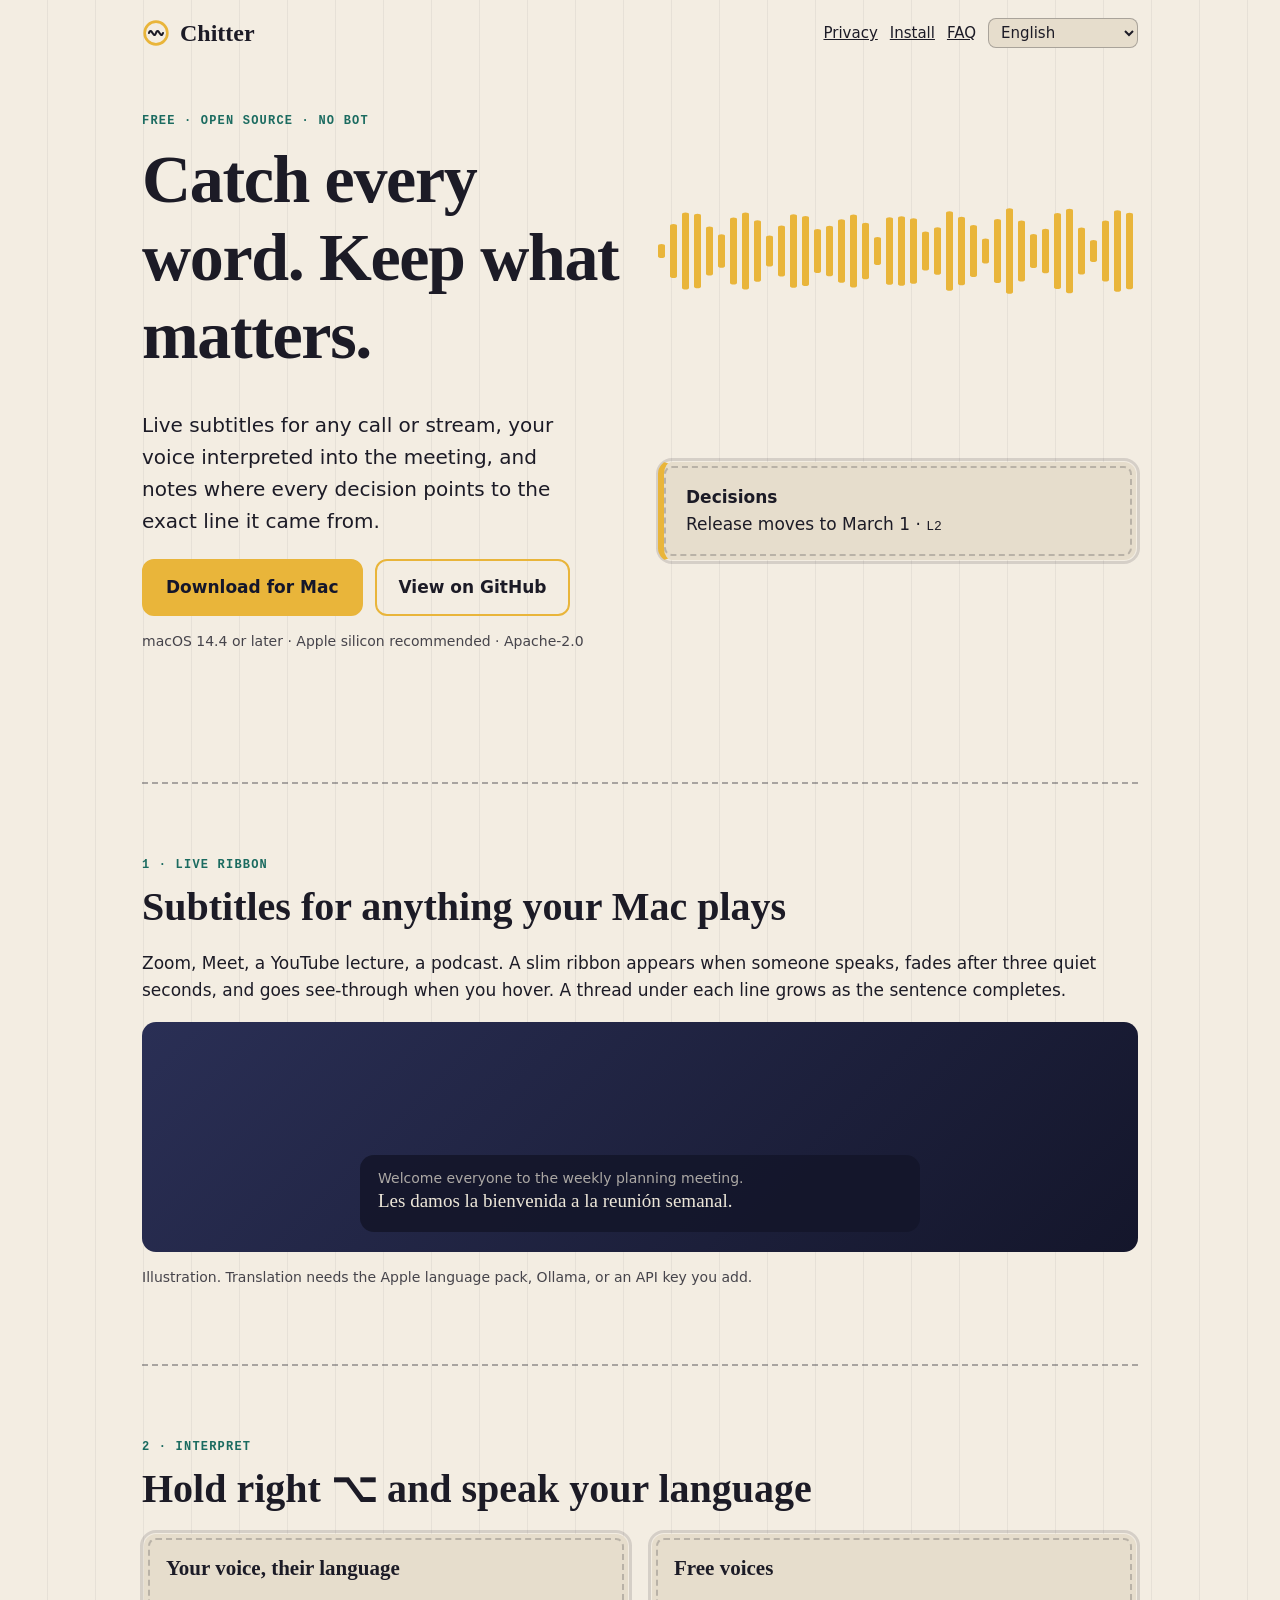
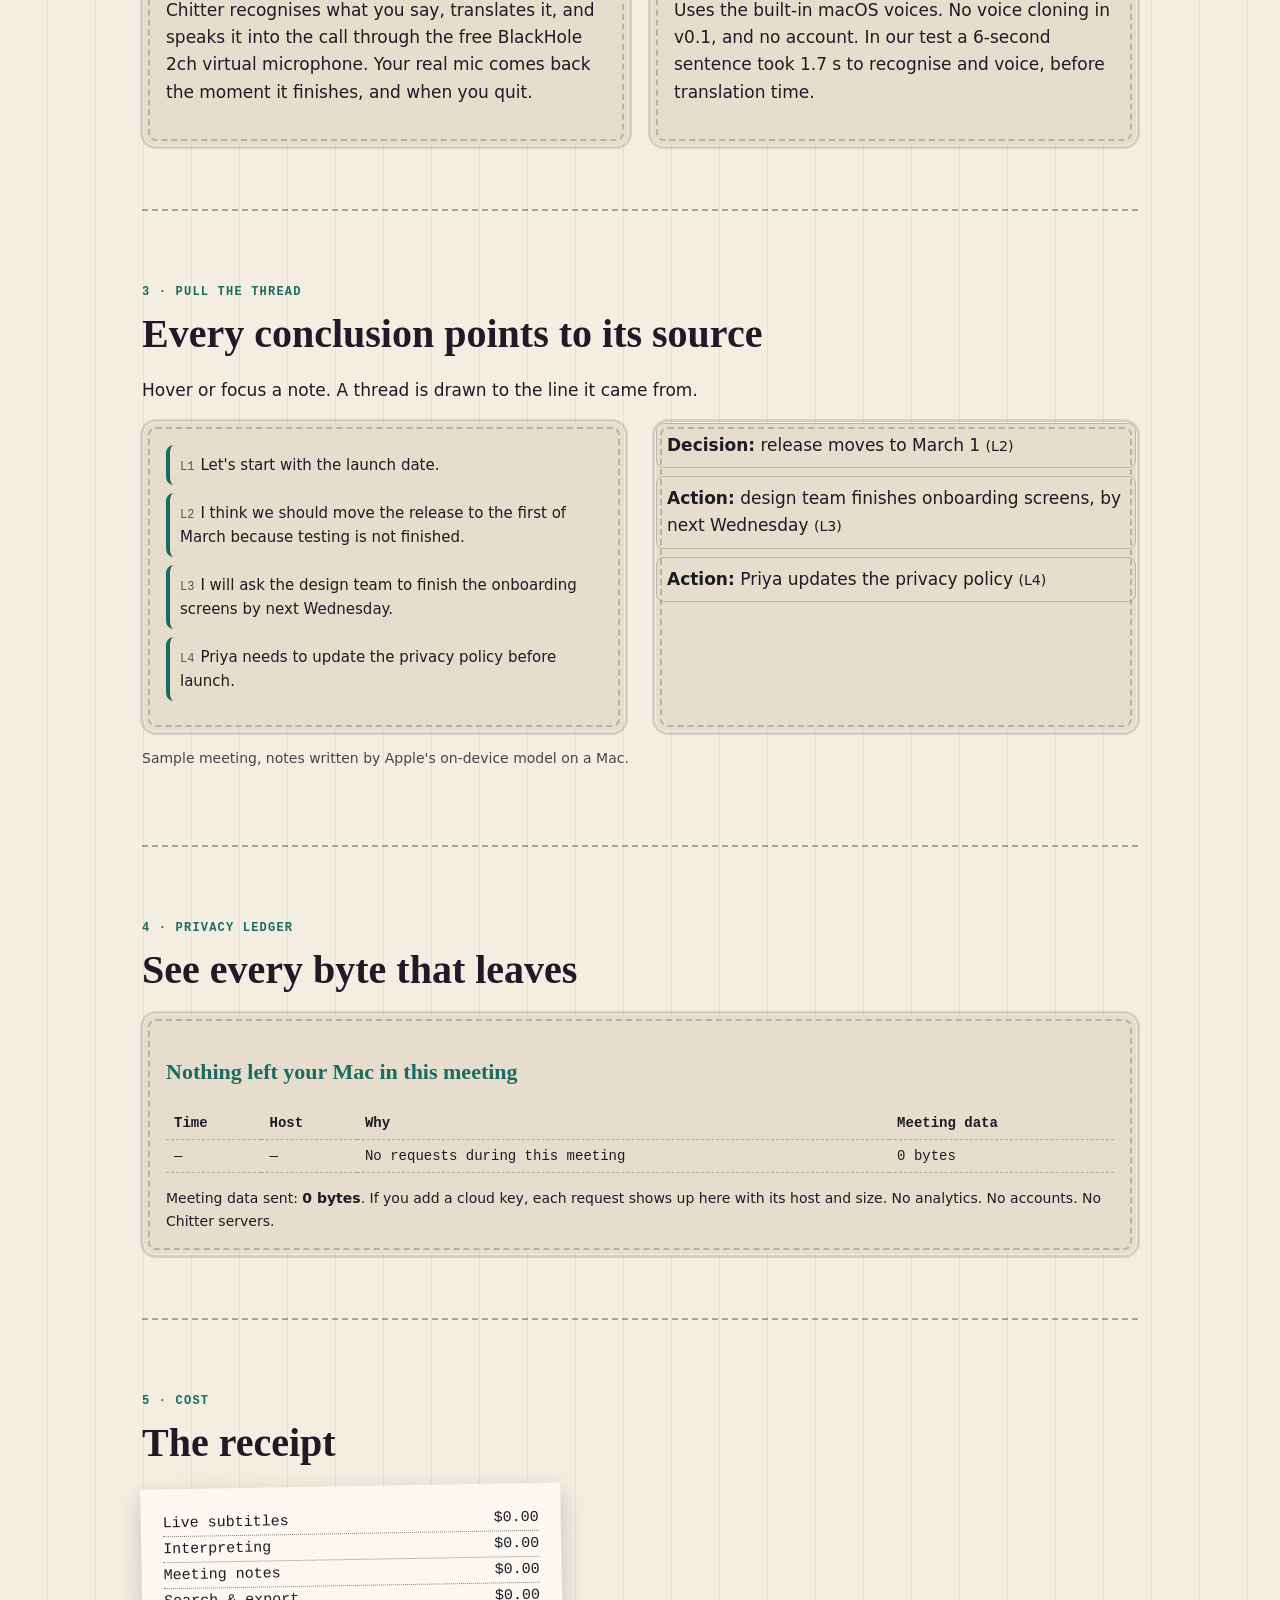
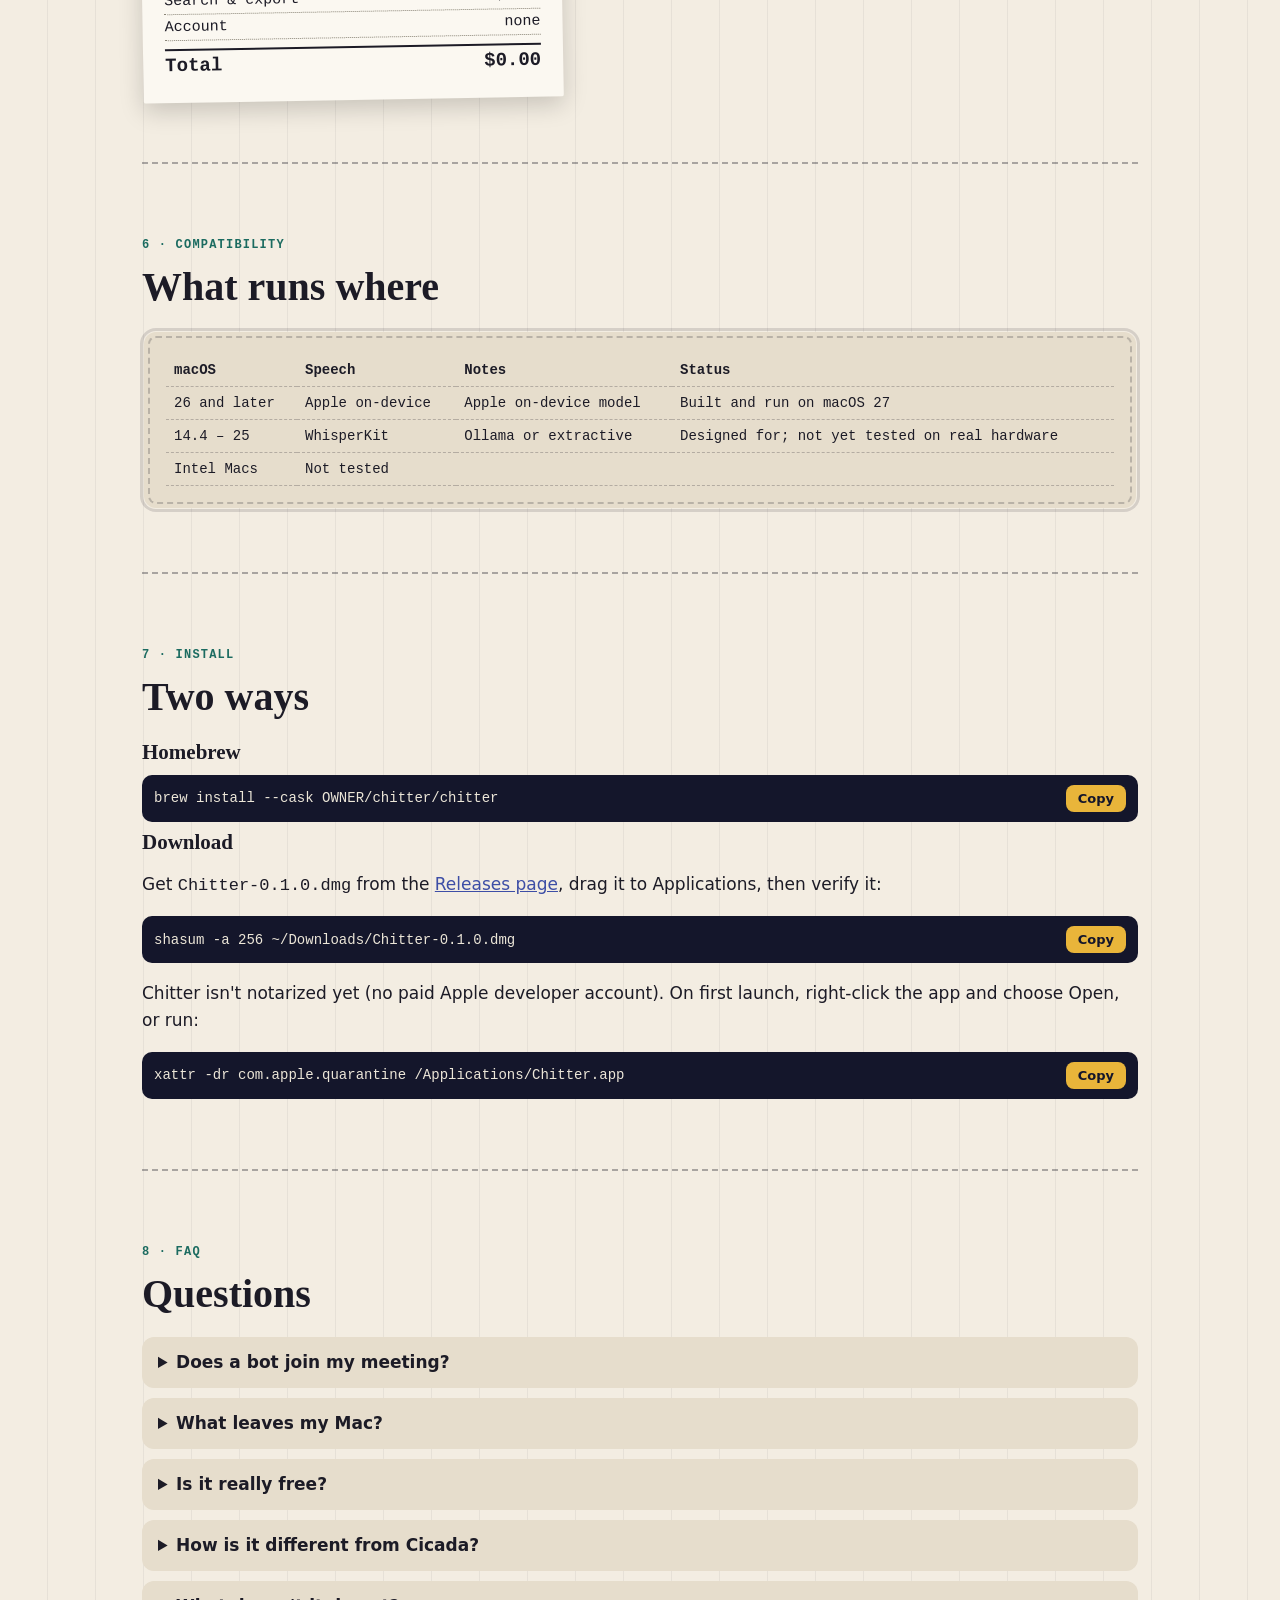
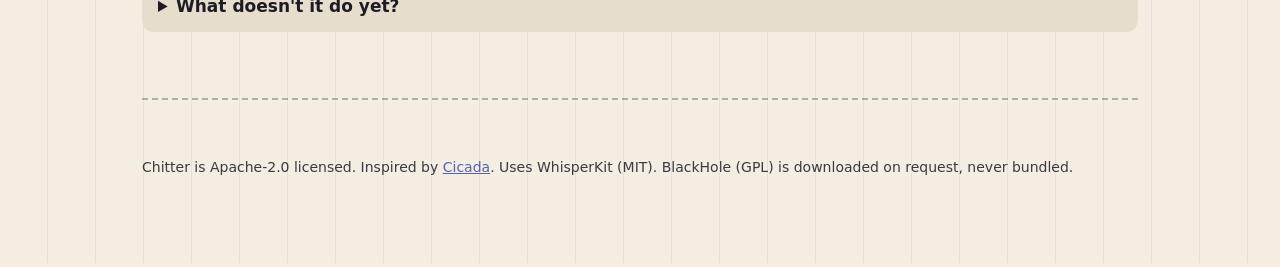
==== site/index.html @ 25eaa3e4 "Phase 7-9 plus auto call detection, multilingual voice-over, Apple-model translator" ====
<!doctype html>
<html lang="en">
<head>
<meta charset="utf-8">
<meta name="viewport" content="width=device-width,initial-scale=1">
<title>Chitter — live subtitles, interpreting and meeting notes for Mac. Free.</title>
<meta name="description" content="Chitter is a free, open-source Mac app that shows live subtitles, interprets your voice into any call, and turns meetings into notes where every decision links to the line it came from. Local-first. No bot joins.">
<meta property="og:title" content="Chitter — Catch every word. Keep what matters.">
<meta property="og:description" content="Free, open-source live subtitles, interpreting and AI meeting notes for Mac. Nothing leaves your Mac by default.">
<meta property="og:image" content="og.png"><meta property="og:type" content="website">
<meta name="theme-color" content="#F3EDE2">
<link rel="icon" href="icon.svg" type="image/svg+xml">
<link rel="stylesheet" href="styles.css">
</head>
<body>
<a class="sr" href="#main">Skip to content</a>
<div class="wrap">
<header>
  <a class="logo" href="#"><svg viewBox="0 0 32 32" aria-hidden="true"><circle cx="16" cy="16" r="13" fill="none" stroke="#E9B53A" stroke-width="3"/><path d="M8 16c3-8 5 8 8 0s5 8 8 0" fill="none" stroke="currentColor" stroke-width="2.4" stroke-linecap="round"/></svg>Chitter</a>
  <nav aria-label="Main">
    <a href="#privacy">Privacy</a><a href="#install">Install</a><a href="#faq">FAQ</a>
    <label class="sr" for="lang">Language</label>
    <select id="lang" aria-label="Language"><option value="en" selected>English</option><option value="es" disabled>Español (soon)</option><option value="zh" disabled>中文 (soon)</option><option value="ja" disabled>日本語 (soon)</option></select>
  </nav>
</header>
<main id="main">
<div class="hero">
  <div>
    <p class="tag">Free · open source · no bot</p>
    <h1>Catch every word. Keep what matters.</h1>
    <p class="lede">Live subtitles for any call or stream, your voice interpreted into the meeting, and notes where every decision points to the exact line it came from.</p>
    <div class="btns"><a class="btn primary" href="#install">Download for Mac</a><a class="btn ghost" href="https://github.com/OWNER/chitter">View on GitHub</a></div>
    <p style="font-size:14px;opacity:.8">macOS 14.4 or later · Apple silicon recommended · Apache-2.0</p>
  </div>
  <div class="art" aria-hidden="true">
    <svg class="wave" viewBox="0 0 240 90" preserveAspectRatio="none"><g id="bars"></g></svg>
    <div class="stitchin"><p>“Let's move the release to March.”</p><p>“Priya will update the privacy policy.”</p><p>“Agreed, first of March.”</p></div>
    <div class="card notescard"><strong>Decisions</strong><br>Release moves to March 1 · <span style="font-family:var(--mono);font-size:13px">L2</span></div>
  </div>
</div>
<hr class="stitch">

<section aria-labelledby="ribbon-h"><p class="tag">1 · Live Ribbon</p><h2 id="ribbon-h">Subtitles for anything your Mac plays</h2>
  <p>Zoom, Meet, a YouTube lecture, a podcast. A slim ribbon appears when someone speaks, fades after three quiet seconds, and goes see-through when you hover. A thread under each line grows as the sentence completes.</p>
  <div class="screen" role="img" aria-label="Animated demo: a subtitle ribbon shows an English sentence with a Spanish translation beneath it"><div class="ribbon"><div class="o">Welcome everyone to the weekly planning meeting.</div><div class="t">Les damos la bienvenida a la reunión semanal.</div><div class="u"></div></div></div>
  <p style="font-size:14px;opacity:.8">Illustration. Translation needs the Apple language pack, Ollama, or an API key you add.</p>
</section>
<hr class="stitch">

<section aria-labelledby="int-h"><p class="tag">2 · Interpret</p><h2 id="int-h">Hold right ⌥ and speak your language</h2>
<div class="grid"><div class="card"><h3>Your voice, their language</h3><p>Chitter recognises what you say, translates it, and speaks it into the call through the free BlackHole 2ch virtual microphone. Your real mic comes back the moment it finishes, and when you quit.</p></div>
<div class="card"><h3>Free voices</h3><p>Uses the built-in macOS voices. No voice cloning in v0.1, and no account. In our test a 6-second sentence took 1.7 s to recognise and voice, before translation time.</p></div></div>
</section>
<hr class="stitch">

<section aria-labelledby="thr-h"><p class="tag">3 · Pull the Thread</p><h2 id="thr-h">Every conclusion points to its source</h2>
<p>Hover or focus a note. A thread is drawn to the line it came from.</p>
<div class="thread" id="thread">
  <div class="lines card" id="lines">
    <p data-l="1"><b>L1</b>Let's start with the launch date.</p>
    <p data-l="2"><b>L2</b>I think we should move the release to the first of March because testing is not finished.</p>
    <p data-l="3"><b>L3</b>I will ask the design team to finish the onboarding screens by next Wednesday.</p>
    <p data-l="4"><b>L4</b>Priya needs to update the privacy policy before launch.</p>
  </div>
  <ul class="items card" id="items" aria-label="Notes">
    <li tabindex="0" data-lines="2"><strong>Decision:</strong> release moves to March 1 <small>(L2)</small></li>
    <li tabindex="0" data-lines="3"><strong>Action:</strong> design team finishes onboarding screens, by next Wednesday <small>(L3)</small></li>
    <li tabindex="0" data-lines="4"><strong>Action:</strong> Priya updates the privacy policy <small>(L4)</small></li>
  </ul>
  <svg id="threadsvg" aria-hidden="true"><path id="tpath" pathLength="1" d=""/></svg>
</div>
<p style="font-size:14px;opacity:.8">Sample meeting, notes written by Apple's on-device model on a Mac.</p>
</section>
<hr class="stitch">

<section id="privacy" aria-labelledby="priv-h"><p class="tag">4 · Privacy Ledger</p><h2 id="priv-h">See every byte that leaves</h2>
<div class="card"><p class="banner">Nothing left your Mac in this meeting</p>
<table><caption class="sr">Example privacy ledger</caption><thead><tr><th>Time</th><th>Host</th><th>Why</th><th>Meeting data</th></tr></thead>
<tbody><tr><td>—</td><td>—</td><td>No requests during this meeting</td><td>0 bytes</td></tr></tbody></table>
<p style="font-size:14px;margin-bottom:0">Meeting data sent: <strong>0 bytes</strong>. If you add a cloud key, each request shows up here with its host and size. No analytics. No accounts. No Chitter servers.</p></div>
</section>
<hr class="stitch">

<section aria-labelledby="cost-h"><p class="tag">5 · Cost</p><h2 id="cost-h">The receipt</h2>
<div class="receipt" role="img" aria-label="Receipt: all items zero dollars, total 0 dollars 00 cents">
<div><span>Live subtitles</span><span>$0.00</span></div><div><span>Interpreting</span><span>$0.00</span></div><div><span>Meeting notes</span><span>$0.00</span></div><div><span>Search &amp; export</span><span>$0.00</span></div><div><span>Account</span><span>none</span></div>
<div class="total"><span>Total</span><span>$0.00</span></div></div>
</section>
<hr class="stitch">

<section aria-labelledby="cmp-h"><p class="tag">6 · Compatibility</p><h2 id="cmp-h">What runs where</h2>
<div class="card" style="overflow-x:auto"><table><caption class="sr">Compatibility</caption><thead><tr><th>macOS</th><th>Speech</th><th>Notes</th><th>Status</th></tr></thead><tbody>
<tr><td>26 and later</td><td>Apple on-device</td><td>Apple on-device model</td><td>Built and run on macOS 27</td></tr>
<tr><td>14.4 – 25</td><td>WhisperKit</td><td>Ollama or extractive</td><td>Designed for; not yet tested on real hardware</td></tr>
<tr><td>Intel Macs</td><td colspan="3">Not tested</td></tr></tbody></table></div>
</section>
<hr class="stitch">

<section id="install" aria-labelledby="inst-h"><p class="tag">7 · Install</p><h2 id="inst-h">Two ways</h2>
<h3>Homebrew</h3>
<div class="copy"><code>brew install --cask OWNER/chitter/chitter</code><button type="button" data-copy="brew install --cask OWNER/chitter/chitter">Copy</button></div>
<h3>Download</h3>
<p>Get <code>Chitter-0.1.0.dmg</code> from the <a href="https://github.com/OWNER/chitter/releases">Releases page</a>, drag it to Applications, then verify it:</p>
<div class="copy"><code>shasum -a 256 ~/Downloads/Chitter-0.1.0.dmg</code><button type="button" data-copy="shasum -a 256 ~/Downloads/Chitter-0.1.0.dmg">Copy</button></div>
<p>Chitter isn't notarized yet (no paid Apple developer account). On first launch, right-click the app and choose Open, or run:</p>
<div class="copy"><code>xattr -dr com.apple.quarantine /Applications/Chitter.app</code><button type="button" data-copy="xattr -dr com.apple.quarantine /Applications/Chitter.app">Copy</button></div>
</section>
<hr class="stitch">

<section id="faq" aria-labelledby="faq-h"><p class="tag">8 · FAQ</p><h2 id="faq-h">Questions</h2>
<details><summary>Does a bot join my meeting?</summary><p>No. Chitter listens to your Mac's audio output directly. Tell people you're transcribing; laws differ and many places require everyone's consent.</p></details>
<details><summary>What leaves my Mac?</summary><p>By default, nothing about your meetings. If you add a cloud API key, transcript text (never audio) goes to that provider, and the Privacy Ledger lists each request.</p></details>
<details><summary>Is it really free?</summary><p>Yes. Speech, translation and notes use on-device tools. Optional cloud providers are bring-your-own-key; free tiers may rate-limit and Chitter then falls back to the next engine.</p></details>
<details><summary>How is it different from Cicada?</summary><p>Chitter was inspired by Cicada but is a separate, original implementation. It targets macOS 14.4+, writes plain-file meetings you can open in Obsidian, and ships a Privacy Ledger.</p></details>
<details><summary>What doesn't it do yet?</summary><p>No voice cloning, no speaker names, no Windows or Android, no cloud sync. Speaker separation is on the roadmap.</p></details>
</section>
</main>
<footer><hr class="stitch" style="margin-top:0"><p>Chitter is Apache-2.0 licensed. Inspired by <a href="https://github.com/wquguru/cicada">Cicada</a>. Uses WhisperKit (MIT). BlackHole (GPL) is downloaded on request, never bundled.</p></footer>
</div>
<script src="app.js" defer></script>
</body>
</html>
---- site/styles.css ----
:root{--ink:#14162B;--woad:#1F2447;--linen:#F3EDE2;--bone:#E6DDCC;--tdark:#1C1B26;--tlight:#ECE6D8;--madder:#D9503F;--weld:#E9B53A;--verd:#31A092;--verd-deep:#1B6B60;--indigo:#4A5BB8;
--bg:var(--linen);--surface:var(--bone);--fg:var(--tdark);--accent-text:var(--verd-deep);--link:#3D4EA6;
--serif:"Fraunces","New York",ui-serif,Georgia,serif;--sans:"Instrument Sans",system-ui,-apple-system,"Segoe UI",sans-serif;--mono:"JetBrains Mono",ui-monospace,SFMono-Regular,Menlo,monospace}
@media (prefers-color-scheme:dark){:root{--bg:var(--ink);--surface:var(--woad);--fg:var(--tlight);--accent-text:var(--verd);--link:#9AA8F0}}
*{box-sizing:border-box}html{scroll-behavior:smooth}
body{margin:0;font:17px/1.6 var(--sans);color:var(--fg);background-color:var(--bg);
background-image:repeating-linear-gradient(90deg,transparent 0 47px,color-mix(in srgb,var(--fg) 6%,transparent) 47px 48px)}
a{color:var(--link)}a:focus-visible,button:focus-visible,summary:focus-visible,[tabindex]:focus-visible{outline:3px solid var(--weld);outline-offset:3px;border-radius:4px}
.wrap{max-width:1040px;margin:0 auto;padding:0 22px}
header{display:flex;align-items:center;justify-content:space-between;padding:18px 0}
.logo{font:700 24px var(--serif);text-decoration:none;color:var(--fg);display:flex;align-items:center;gap:10px}
.logo svg{width:28px;height:28px}
nav{display:flex;gap:16px;align-items:center;font-size:15px}nav a{color:var(--fg)}
select{font:inherit;background:var(--surface);color:var(--fg);border:1px solid color-mix(in srgb,var(--fg) 30%,transparent);border-radius:8px;padding:4px 8px}
h1,h2,h3{font-family:var(--serif);line-height:1.15;margin:0 0 .5em}
h1{font-size:clamp(38px,6.5vw,68px);letter-spacing:-.02em}h2{font-size:clamp(28px,4vw,40px)}h3{font-size:21px}
.hero{display:grid;grid-template-columns:1fr 1fr;gap:36px;align-items:center;padding:36px 0 60px}
@media(max-width:760px){.hero{grid-template-columns:1fr}}
.lede{font-size:20px;max-width:34ch}
.btns{display:flex;gap:12px;flex-wrap:wrap;margin-top:22px}
.btn{display:inline-block;padding:13px 22px;border-radius:12px;font-weight:600;text-decoration:none;border:2px solid var(--weld)}
.btn.primary{background:var(--weld);color:var(--ink)}.btn.ghost{color:var(--fg);background:transparent}
.btn:hover{transform:translateY(-1px)}
.stitch{border:0;border-top:2px dashed color-mix(in srgb,var(--fg) 35%,transparent);margin:56px 0}
section{padding:6px 0}
.card{background:var(--surface);border-radius:14px;padding:22px;position:relative;
border:2px solid transparent;background-clip:padding-box;
box-shadow:0 0 0 2px color-mix(in srgb,var(--fg) 14%,transparent);
outline:2px dashed color-mix(in srgb,var(--fg) 22%,transparent);outline-offset:-8px}
.grid{display:grid;grid-template-columns:repeat(auto-fit,minmax(280px,1fr));gap:20px}
.tag{font:600 12px var(--mono);text-transform:uppercase;letter-spacing:.1em;color:var(--accent-text)}
/* hero art */
.art{display:grid;gap:14px}
.wave{width:100%;height:90px}.wave rect{fill:var(--weld);transform-origin:center;animation:pulse 1.6s ease-in-out infinite}
.stitchin{display:grid;gap:8px}
.stitchin p{margin:0;padding:8px 12px;border-radius:8px;background:var(--surface);font-size:15px;opacity:0;transform:translateX(-14px);animation:stitchin 8s infinite}
.stitchin p:nth-child(2){animation-delay:.9s}.stitchin p:nth-child(3){animation-delay:1.8s}
.notescard{border-left:6px solid var(--weld);animation:fold 8s infinite}
@keyframes pulse{50%{transform:scaleY(.25)}}
@keyframes stitchin{0%{opacity:0;transform:translateX(-14px)}12%,70%{opacity:1;transform:none}85%,100%{opacity:0;transform:translateY(10px) scale(.96)}}
@keyframes fold{0%,45%{opacity:0;transform:translateY(12px)}60%,88%{opacity:1;transform:none}100%{opacity:0}}
/* ribbon demo */
.screen{background:linear-gradient(135deg,#2a2f55,#14162B);border-radius:14px;min-height:230px;position:relative;overflow:hidden;color:var(--tlight)}
.ribbon{position:absolute;left:50%;bottom:20px;transform:translateX(-50%);width:min(560px,92%);background:rgba(20,22,43,.92);border-radius:14px;padding:12px 18px;animation:ribbon 10s infinite}
.ribbon .o{opacity:.7;font-size:14px}.ribbon .t{font:500 19px var(--serif)}
.ribbon .u{height:2px;background:var(--weld);width:0;margin-top:6px;animation:grow 10s infinite}
@keyframes ribbon{0%,3%{opacity:0}8%,78%{opacity:1}90%,100%{opacity:0}}@keyframes grow{0%,8%{width:0}60%,100%{width:100%}}
/* pull the thread */
.thread{position:relative;display:grid;grid-template-columns:1fr 1fr;gap:28px}
@media(max-width:700px){.thread{grid-template-columns:1fr}}
.lines p,.items li{margin:0 0 8px;padding:8px 10px;border-radius:8px}
.lines p{font-size:15px;border-left:4px solid var(--verd-deep)}.lines p b{font:12px var(--mono);opacity:.7;margin-right:6px}
.lines p.on{background:color-mix(in srgb,var(--weld) 38%,transparent)}
.items{list-style:none;padding:0;margin:0}.items li{cursor:pointer;border:1px solid color-mix(in srgb,var(--fg) 20%,transparent)}
.items li:hover,.items li:focus{background:color-mix(in srgb,var(--weld) 28%,transparent)}
#threadsvg{position:absolute;inset:0;width:100%;height:100%;pointer-events:none;overflow:visible}
#threadsvg path{stroke:var(--weld);stroke-width:3;fill:none;stroke-linecap:round;stroke-dasharray:1;stroke-dashoffset:1;transition:stroke-dashoffset .25s ease-out}
#threadsvg path.draw{stroke-dashoffset:0}
/* ledger + receipt */
table{width:100%;border-collapse:collapse;font:14px var(--mono)}th,td{text-align:left;padding:8px;border-bottom:1px dashed color-mix(in srgb,var(--fg) 25%,transparent)}
.banner{font:600 22px var(--serif);color:var(--accent-text)}
.receipt{font:15px var(--mono);background:#fbf8f1;color:#1C1B26;max-width:420px;padding:22px;box-shadow:0 8px 24px rgba(0,0,0,.18);border-radius:2px;transform:rotate(-1deg)}
.receipt div{display:flex;justify-content:space-between;border-bottom:1px dotted #8a8577;padding:4px 0}.receipt .total{font-weight:700;border:0;border-top:2px solid #1C1B26;margin-top:8px;font-size:19px}
.copy{display:flex;gap:8px;align-items:center;background:var(--ink);color:var(--tlight);border-radius:10px;padding:10px 12px;font:14px var(--mono);margin:8px 0;overflow-x:auto}
.copy code{flex:1;white-space:nowrap}.copy button{font:600 13px var(--sans);border:0;border-radius:8px;padding:6px 12px;background:var(--weld);color:var(--ink);cursor:pointer}
details{background:var(--surface);border-radius:12px;padding:12px 16px;margin:10px 0}summary{font-weight:600;cursor:pointer}
footer{padding:50px 0 70px;font-size:14px;opacity:.85}
.sr{position:absolute;left:-9999px}
@media (prefers-reduced-motion:reduce){*,*::before,*::after{animation:none!important;transition:none!important}.stitchin p,.ribbon,.notescard{opacity:1;transform:none}.ribbon .u{width:100%}.ribbon{transform:translateX(-50%)}}
@media (prefers-reduced-motion:reduce){.stitchin p{opacity:1}}
header{flex-wrap:wrap;gap:10px}nav{flex-wrap:wrap;gap:12px}
.card{overflow-x:auto}.thread .card{overflow:visible}
body{overflow-x:hidden}
.copy{flex-wrap:wrap}.copy code{white-space:normal;word-break:break-all;min-width:0}
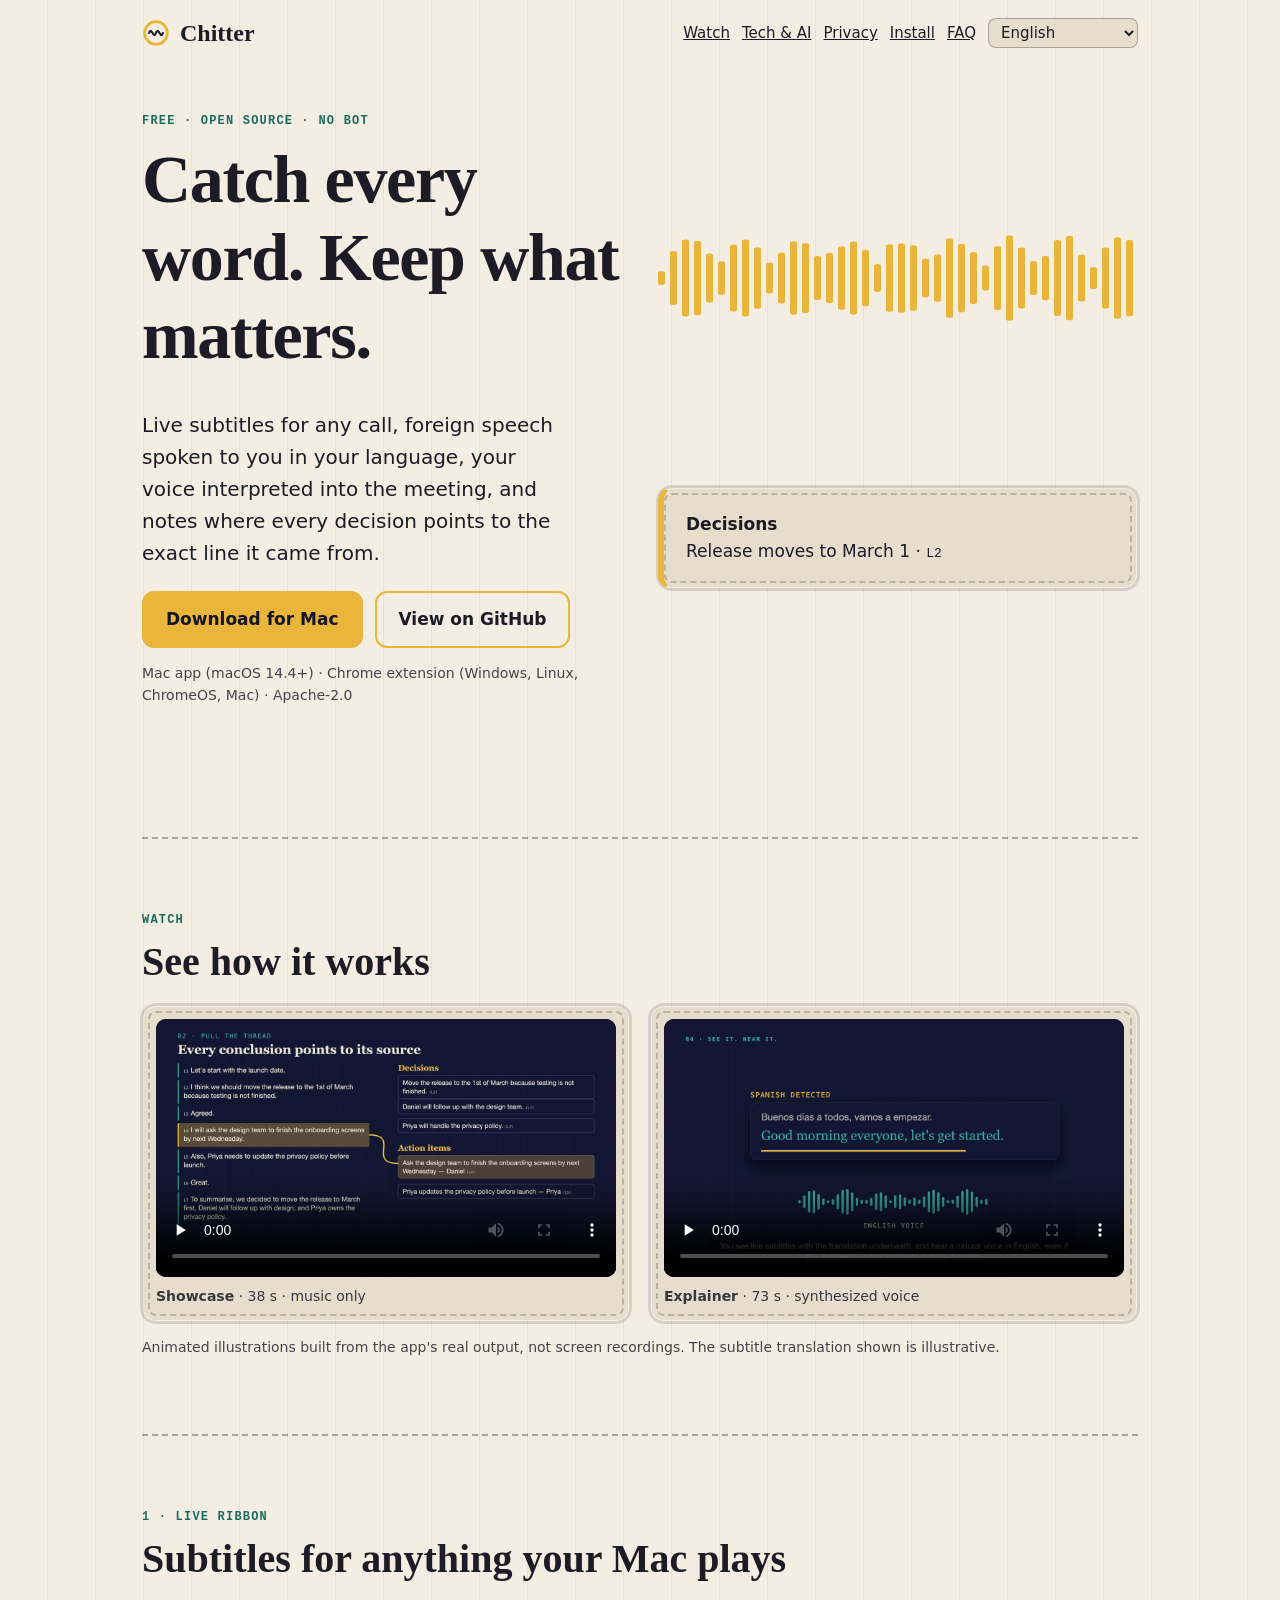
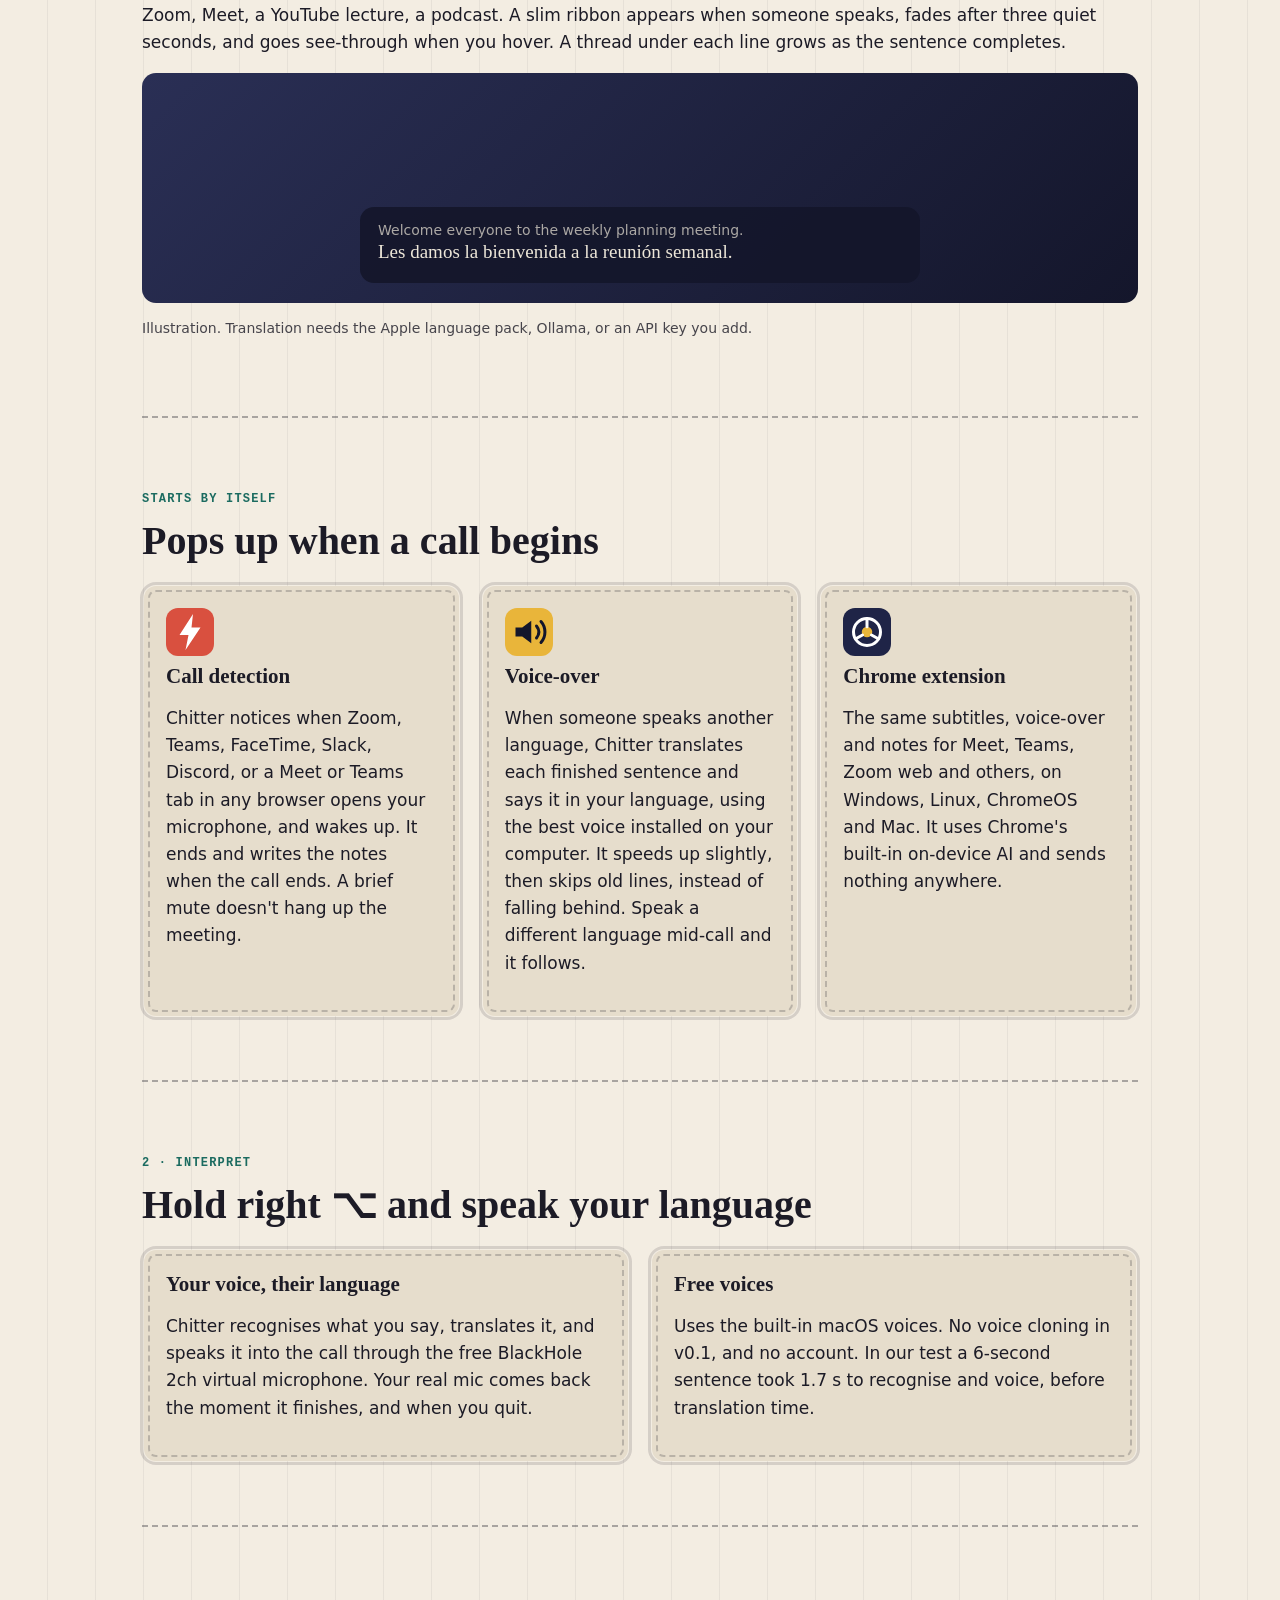
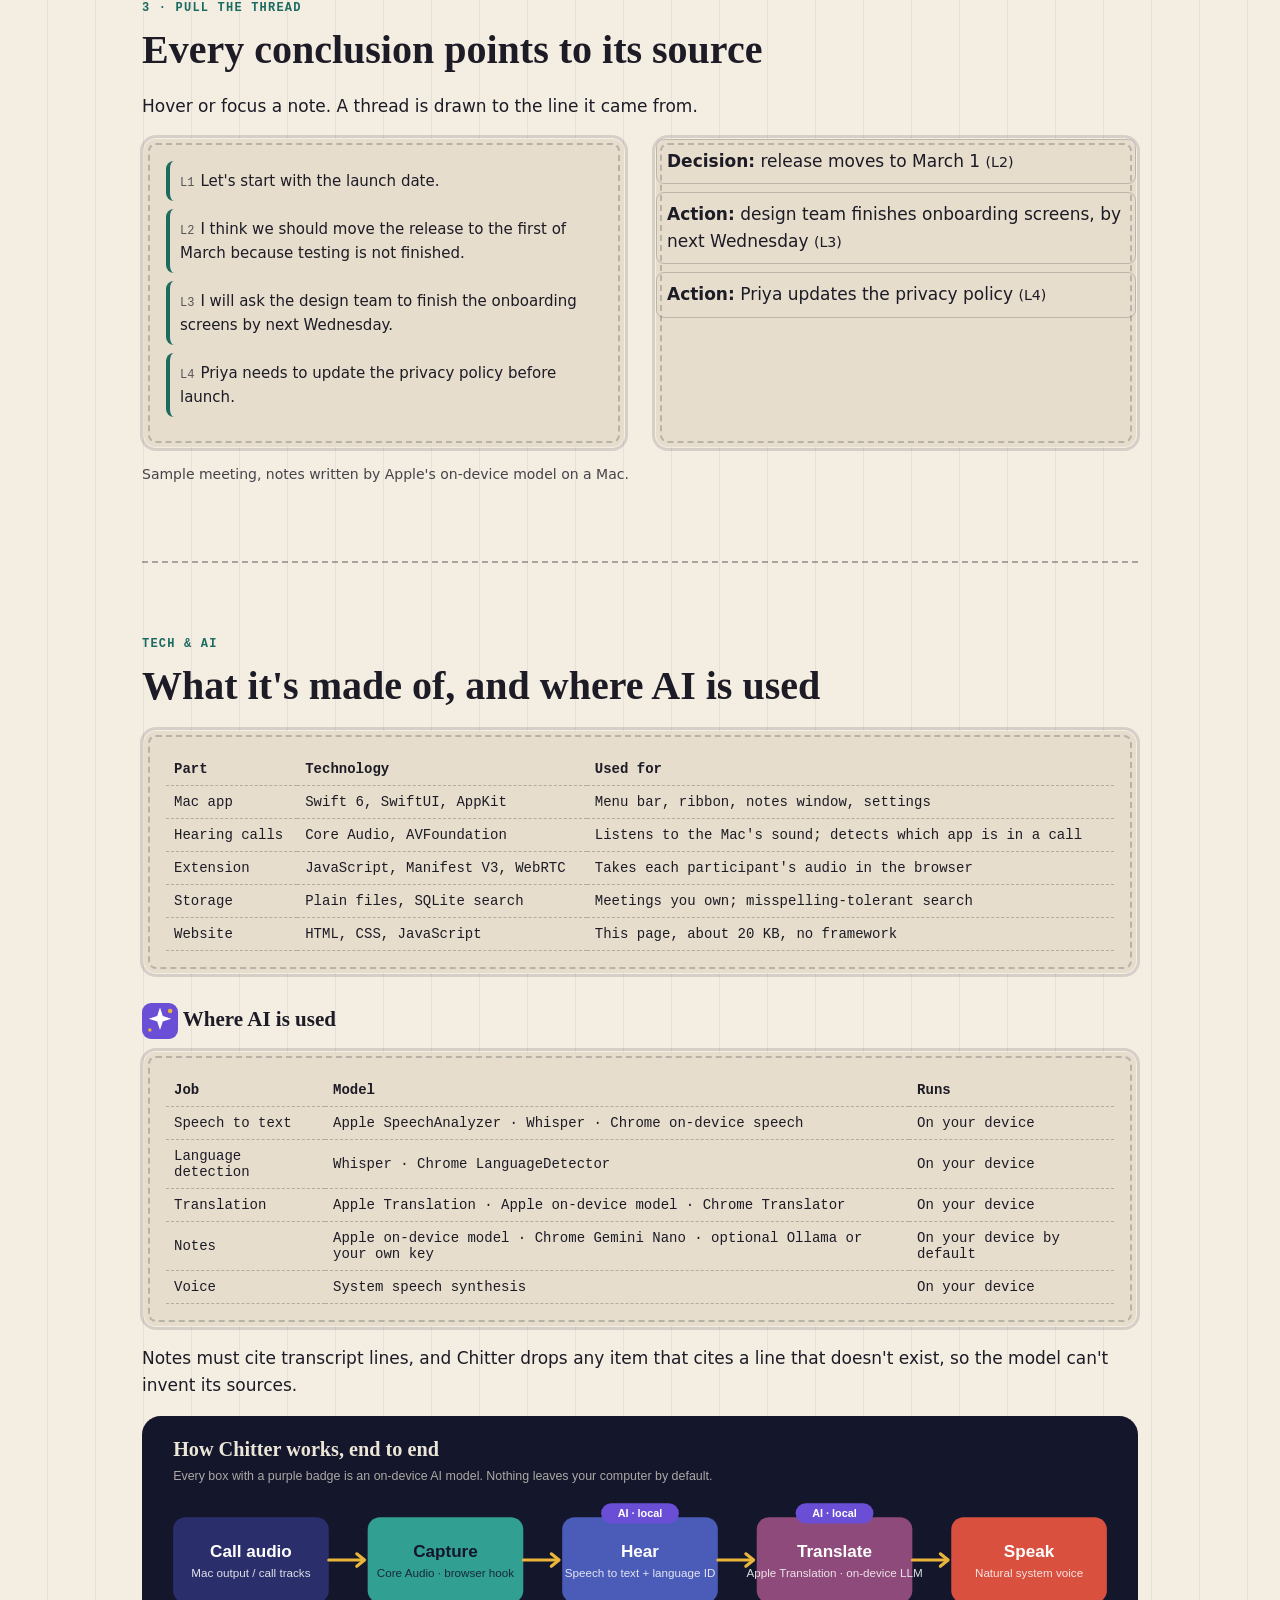
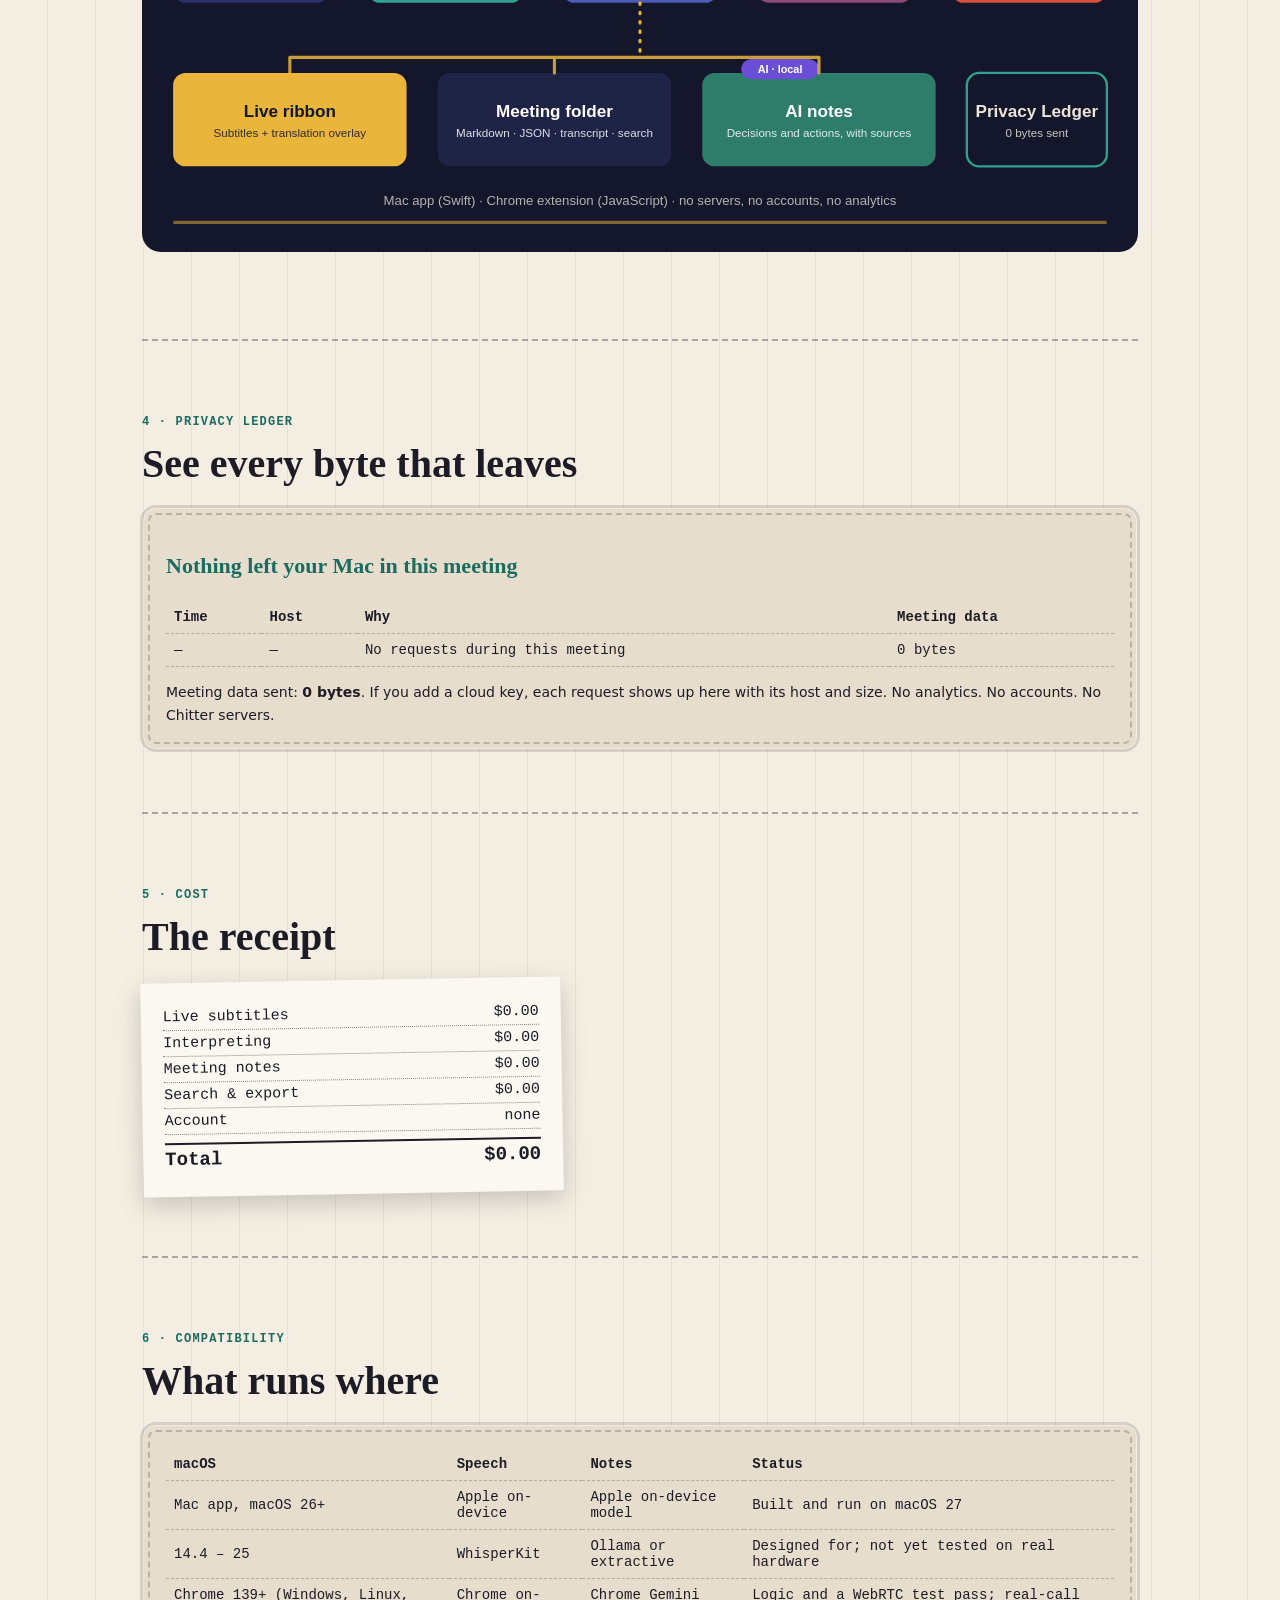
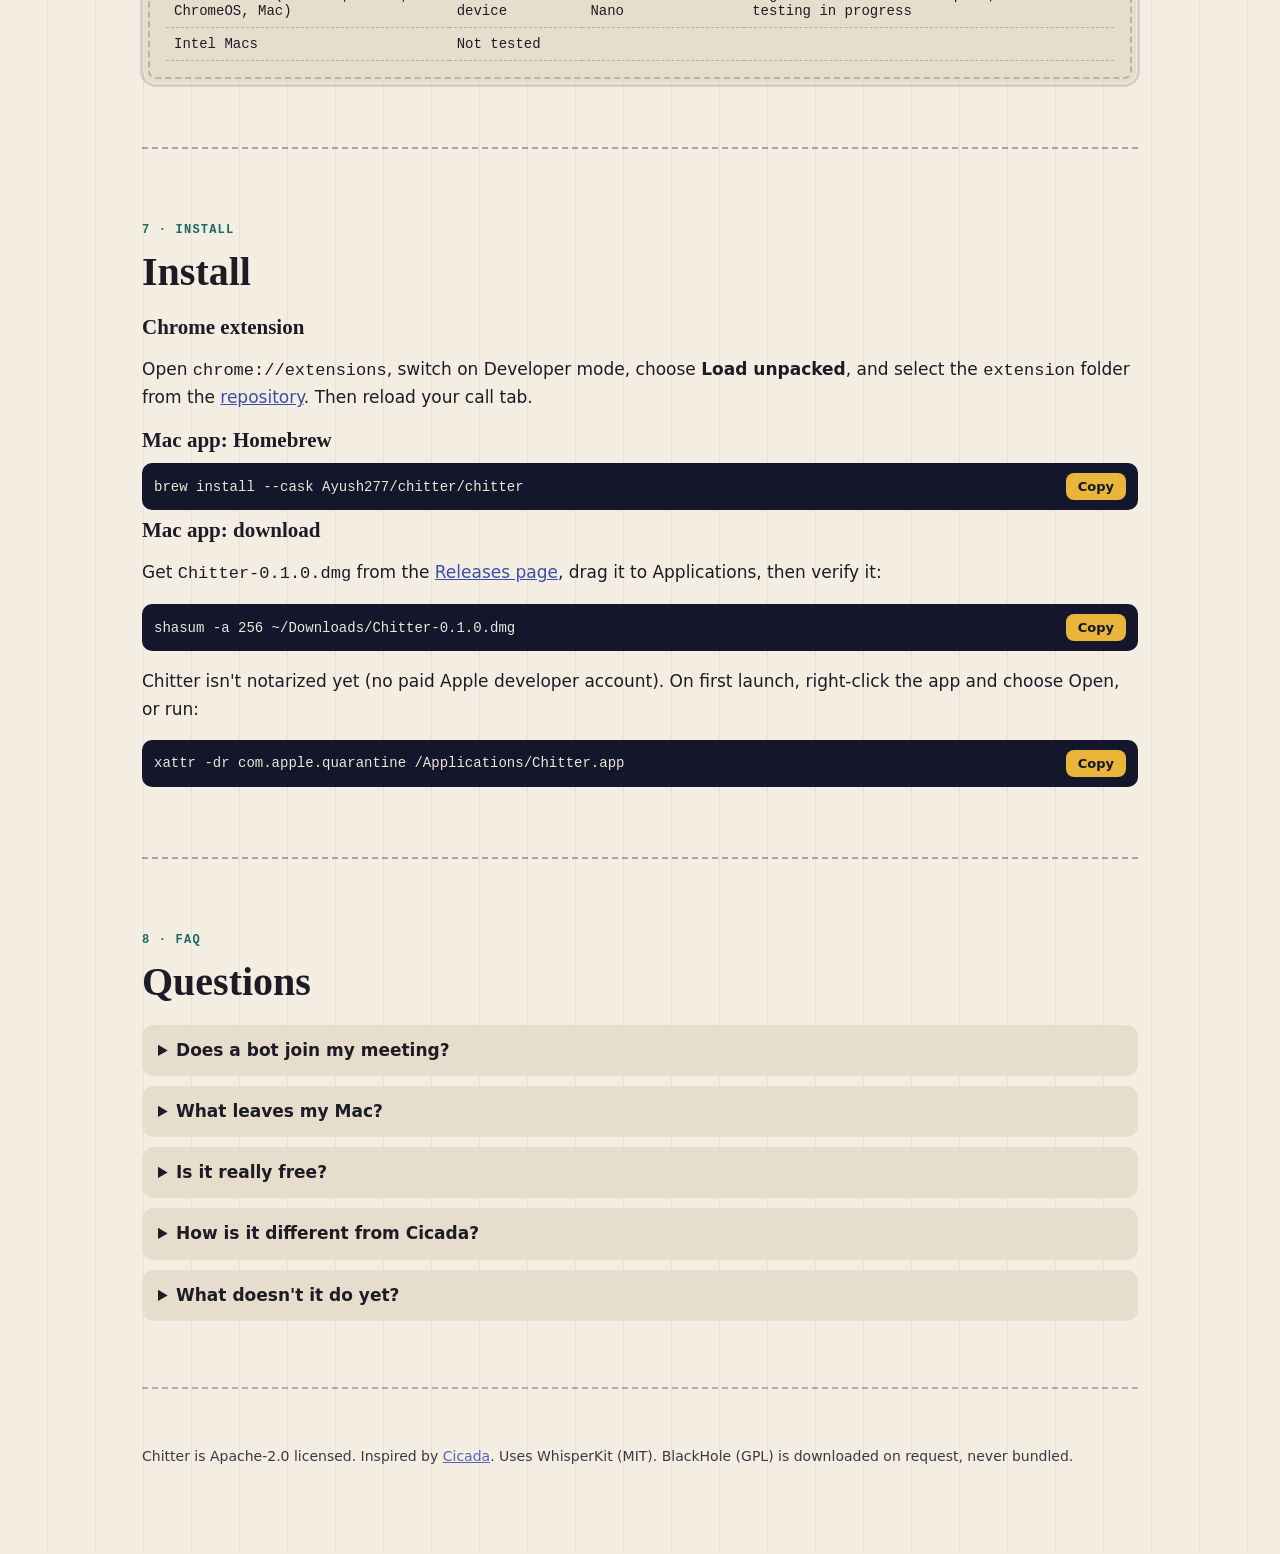
==== commit 477aeae4: "Docs, banner, icons, architecture diagram, website update, repo hygiene" ====
--- a/site/index.html
+++ b/site/index.html
@@ -4,7 +4,7 @@
 <meta charset="utf-8">
 <meta name="viewport" content="width=device-width,initial-scale=1">
 <title>Chitter — live subtitles, interpreting and meeting notes for Mac. Free.</title>
-<meta name="description" content="Chitter is a free, open-source Mac app that shows live subtitles, interprets your voice into any call, and turns meetings into notes where every decision links to the line it came from. Local-first. No bot joins.">
+<meta name="description" content="Chitter is free, open-source software that shows live subtitles for any call, speaks foreign speech aloud in your language, interprets your voice, and writes notes where every decision links to its source line. Mac app and Chrome extension. Local-first. No bot joins.">
 <meta property="og:title" content="Chitter — Catch every word. Keep what matters.">
 <meta property="og:description" content="Free, open-source live subtitles, interpreting and AI meeting notes for Mac. Nothing leaves your Mac by default.">
 <meta property="og:image" content="og.png"><meta property="og:type" content="website">
@@ -18,7 +18,7 @@
 <header>
   <a class="logo" href="#"><svg viewBox="0 0 32 32" aria-hidden="true"><circle cx="16" cy="16" r="13" fill="none" stroke="#E9B53A" stroke-width="3"/><path d="M8 16c3-8 5 8 8 0s5 8 8 0" fill="none" stroke="currentColor" stroke-width="2.4" stroke-linecap="round"/></svg>Chitter</a>
   <nav aria-label="Main">
-    <a href="#privacy">Privacy</a><a href="#install">Install</a><a href="#faq">FAQ</a>
+    <a href="#watch">Watch</a><a href="#stack">Tech &amp; AI</a><a href="#privacy">Privacy</a><a href="#install">Install</a><a href="#faq">FAQ</a>
     <label class="sr" for="lang">Language</label>
     <select id="lang" aria-label="Language"><option value="en" selected>English</option><option value="es" disabled>Español (soon)</option><option value="zh" disabled>中文 (soon)</option><option value="ja" disabled>日本語 (soon)</option></select>
   </nav>
@@ -28,9 +28,9 @@
   <div>
     <p class="tag">Free · open source · no bot</p>
     <h1>Catch every word. Keep what matters.</h1>
-    <p class="lede">Live subtitles for any call or stream, your voice interpreted into the meeting, and notes where every decision points to the exact line it came from.</p>
-    <div class="btns"><a class="btn primary" href="#install">Download for Mac</a><a class="btn ghost" href="https://github.com/OWNER/chitter">View on GitHub</a></div>
-    <p style="font-size:14px;opacity:.8">macOS 14.4 or later · Apple silicon recommended · Apache-2.0</p>
+    <p class="lede">Live subtitles for any call, foreign speech spoken to you in your language, your voice interpreted into the meeting, and notes where every decision points to the exact line it came from.</p>
+    <div class="btns"><a class="btn primary" href="#install">Download for Mac</a><a class="btn ghost" href="https://github.com/Ayush277/chitter">View on GitHub</a></div>
+    <p style="font-size:14px;opacity:.8">Mac app (macOS 14.4+) · Chrome extension (Windows, Linux, ChromeOS, Mac) · Apache-2.0</p>
   </div>
   <div class="art" aria-hidden="true">
     <svg class="wave" viewBox="0 0 240 90" preserveAspectRatio="none"><g id="bars"></g></svg>
@@ -40,11 +40,24 @@
 </div>
 <hr class="stitch">
 
+<section id="watch" aria-labelledby="watch-h"><p class="tag">Watch</p><h2 id="watch-h">See how it works</h2>
+<div class="grid">
+<figure class="card vid"><video controls preload="none" poster="media/showcase.png" aria-label="Chitter showcase video, 38 seconds, music only"><source src="media/showcase.mp4" type="video/mp4"></video><figcaption><strong>Showcase</strong> · 38 s · music only</figcaption></figure>
+<figure class="card vid"><video controls preload="none" poster="media/explainer.png" aria-label="Chitter explainer video with a synthesized voiceover, 73 seconds"><source src="media/explainer.mp4" type="video/mp4"></video><figcaption><strong>Explainer</strong> · 73 s · synthesized voice</figcaption></figure></div>
+<p style="font-size:14px;opacity:.8">Animated illustrations built from the app's real output, not screen recordings. The subtitle translation shown is illustrative.</p></section>
+<hr class="stitch">
+
 <section aria-labelledby="ribbon-h"><p class="tag">1 · Live Ribbon</p><h2 id="ribbon-h">Subtitles for anything your Mac plays</h2>
   <p>Zoom, Meet, a YouTube lecture, a podcast. A slim ribbon appears when someone speaks, fades after three quiet seconds, and goes see-through when you hover. A thread under each line grows as the sentence completes.</p>
   <div class="screen" role="img" aria-label="Animated demo: a subtitle ribbon shows an English sentence with a Spanish translation beneath it"><div class="ribbon"><div class="o">Welcome everyone to the weekly planning meeting.</div><div class="t">Les damos la bienvenida a la reunión semanal.</div><div class="u"></div></div></div>
   <p style="font-size:14px;opacity:.8">Illustration. Translation needs the Apple language pack, Ollama, or an API key you add.</p>
 </section>
+<hr class="stitch">
+
+<section aria-labelledby="auto-h"><p class="tag">Starts by itself</p><h2 id="auto-h">Pops up when a call begins</h2>
+<div class="grid"><div class="card"><img src="img/auto.svg" width="48" height="48" alt=""><h3>Call detection</h3><p>Chitter notices when Zoom, Teams, FaceTime, Slack, Discord, or a Meet or Teams tab in any browser opens your microphone, and wakes up. It ends and writes the notes when the call ends. A brief mute doesn't hang up the meeting.</p></div>
+<div class="card"><img src="img/voice.svg" width="48" height="48" alt=""><h3>Voice-over</h3><p>When someone speaks another language, Chitter translates each finished sentence and says it in your language, using the best voice installed on your computer. It speeds up slightly, then skips old lines, instead of falling behind. Speak a different language mid-call and it follows.</p></div>
+<div class="card"><img src="img/chrome.svg" width="48" height="48" alt=""><h3>Chrome extension</h3><p>The same subtitles, voice-over and notes for Meet, Teams, Zoom web and others, on Windows, Linux, ChromeOS and Mac. It uses Chrome's built-in on-device AI and sends nothing anywhere.</p></div></div></section>
 <hr class="stitch">
 
 <section aria-labelledby="int-h"><p class="tag">2 · Interpret</p><h2 id="int-h">Hold right ⌥ and speak your language</h2>
@@ -73,6 +86,24 @@
 </section>
 <hr class="stitch">
 
+<section id="stack" aria-labelledby="stack-h"><p class="tag">Tech &amp; AI</p><h2 id="stack-h">What it's made of, and where AI is used</h2>
+<div class="card" style="overflow-x:auto"><table><caption class="sr">Technology and where it is used</caption><thead><tr><th>Part</th><th>Technology</th><th>Used for</th></tr></thead><tbody>
+<tr><td>Mac app</td><td>Swift 6, SwiftUI, AppKit</td><td>Menu bar, ribbon, notes window, settings</td></tr>
+<tr><td>Hearing calls</td><td>Core Audio, AVFoundation</td><td>Listens to the Mac's sound; detects which app is in a call</td></tr>
+<tr><td>Extension</td><td>JavaScript, Manifest V3, WebRTC</td><td>Takes each participant's audio in the browser</td></tr>
+<tr><td>Storage</td><td>Plain files, SQLite search</td><td>Meetings you own; misspelling-tolerant search</td></tr>
+<tr><td>Website</td><td>HTML, CSS, JavaScript</td><td>This page, about 20 KB, no framework</td></tr></tbody></table></div>
+<h3 style="margin-top:28px"><img src="img/ai.svg" width="36" height="36" alt="" style="vertical-align:middle"> Where AI is used</h3>
+<div class="card" style="overflow-x:auto"><table><caption class="sr">AI components</caption><thead><tr><th>Job</th><th>Model</th><th>Runs</th></tr></thead><tbody>
+<tr><td>Speech to text</td><td>Apple SpeechAnalyzer · Whisper · Chrome on-device speech</td><td>On your device</td></tr>
+<tr><td>Language detection</td><td>Whisper · Chrome LanguageDetector</td><td>On your device</td></tr>
+<tr><td>Translation</td><td>Apple Translation · Apple on-device model · Chrome Translator</td><td>On your device</td></tr>
+<tr><td>Notes</td><td>Apple on-device model · Chrome Gemini Nano · optional Ollama or your own key</td><td>On your device by default</td></tr>
+<tr><td>Voice</td><td>System speech synthesis</td><td>On your device</td></tr></tbody></table></div>
+<p>Notes must cite transcript lines, and Chitter drops any item that cites a line that doesn't exist, so the model can't invent its sources.</p>
+<p><img src="img/architecture.svg" alt="Architecture diagram: call audio, capture, hear, translate, speak, with notes, meeting folder and privacy ledger" style="width:100%;height:auto;border-radius:14px"></p></section>
+<hr class="stitch">
+
 <section id="privacy" aria-labelledby="priv-h"><p class="tag">4 · Privacy Ledger</p><h2 id="priv-h">See every byte that leaves</h2>
 <div class="card"><p class="banner">Nothing left your Mac in this meeting</p>
 <table><caption class="sr">Example privacy ledger</caption><thead><tr><th>Time</th><th>Host</th><th>Why</th><th>Meeting data</th></tr></thead>
@@ -90,17 +121,20 @@
 
 <section aria-labelledby="cmp-h"><p class="tag">6 · Compatibility</p><h2 id="cmp-h">What runs where</h2>
 <div class="card" style="overflow-x:auto"><table><caption class="sr">Compatibility</caption><thead><tr><th>macOS</th><th>Speech</th><th>Notes</th><th>Status</th></tr></thead><tbody>
-<tr><td>26 and later</td><td>Apple on-device</td><td>Apple on-device model</td><td>Built and run on macOS 27</td></tr>
+<tr><td>Mac app, macOS 26+</td><td>Apple on-device</td><td>Apple on-device model</td><td>Built and run on macOS 27</td></tr>
 <tr><td>14.4 – 25</td><td>WhisperKit</td><td>Ollama or extractive</td><td>Designed for; not yet tested on real hardware</td></tr>
+<tr><td>Chrome 139+ (Windows, Linux, ChromeOS, Mac)</td><td>Chrome on-device</td><td>Chrome Gemini Nano</td><td>Logic and a WebRTC test pass; real-call testing in progress</td></tr>
 <tr><td>Intel Macs</td><td colspan="3">Not tested</td></tr></tbody></table></div>
 </section>
 <hr class="stitch">
 
-<section id="install" aria-labelledby="inst-h"><p class="tag">7 · Install</p><h2 id="inst-h">Two ways</h2>
-<h3>Homebrew</h3>
-<div class="copy"><code>brew install --cask OWNER/chitter/chitter</code><button type="button" data-copy="brew install --cask OWNER/chitter/chitter">Copy</button></div>
-<h3>Download</h3>
-<p>Get <code>Chitter-0.1.0.dmg</code> from the <a href="https://github.com/OWNER/chitter/releases">Releases page</a>, drag it to Applications, then verify it:</p>
+<section id="install" aria-labelledby="inst-h"><p class="tag">7 · Install</p><h2 id="inst-h">Install</h2>
+<h3>Chrome extension</h3>
+<p>Open <code>chrome://extensions</code>, switch on Developer mode, choose <strong>Load unpacked</strong>, and select the <code>extension</code> folder from the <a href="https://github.com/Ayush277/chitter">repository</a>. Then reload your call tab.</p>
+<h3>Mac app: Homebrew</h3>
+<div class="copy"><code>brew install --cask Ayush277/chitter/chitter</code><button type="button" data-copy="brew install --cask Ayush277/chitter/chitter">Copy</button></div>
+<h3>Mac app: download</h3>
+<p>Get <code>Chitter-0.1.0.dmg</code> from the <a href="https://github.com/Ayush277/chitter/releases">Releases page</a>, drag it to Applications, then verify it:</p>
 <div class="copy"><code>shasum -a 256 ~/Downloads/Chitter-0.1.0.dmg</code><button type="button" data-copy="shasum -a 256 ~/Downloads/Chitter-0.1.0.dmg">Copy</button></div>
 <p>Chitter isn't notarized yet (no paid Apple developer account). On first launch, right-click the app and choose Open, or run:</p>
 <div class="copy"><code>xattr -dr com.apple.quarantine /Applications/Chitter.app</code><button type="button" data-copy="xattr -dr com.apple.quarantine /Applications/Chitter.app">Copy</button></div>
@@ -112,7 +146,7 @@
 <details><summary>What leaves my Mac?</summary><p>By default, nothing about your meetings. If you add a cloud API key, transcript text (never audio) goes to that provider, and the Privacy Ledger lists each request.</p></details>
 <details><summary>Is it really free?</summary><p>Yes. Speech, translation and notes use on-device tools. Optional cloud providers are bring-your-own-key; free tiers may rate-limit and Chitter then falls back to the next engine.</p></details>
 <details><summary>How is it different from Cicada?</summary><p>Chitter was inspired by Cicada but is a separate, original implementation. It targets macOS 14.4+, writes plain-file meetings you can open in Obsidian, and ships a Privacy Ledger.</p></details>
-<details><summary>What doesn't it do yet?</summary><p>No voice cloning, no speaker names, no Windows or Android, no cloud sync. Speaker separation is on the roadmap.</p></details>
+<details><summary>What doesn't it do yet?</summary><p>No voice cloning, no speaker names, no cloud sync, and no native Windows app (the Chrome extension covers browser calls on Windows). Real-call testing of the capture and the extension is still in progress. Everything unverified is listed in the repository's progress log.</p></details>
 </section>
 </main>
 <footer><hr class="stitch" style="margin-top:0"><p>Chitter is Apache-2.0 licensed. Inspired by <a href="https://github.com/wquguru/cicada">Cicada</a>. Uses WhisperKit (MIT). BlackHole (GPL) is downloaded on request, never bundled.</p></footer>
--- a/site/styles.css
+++ b/site/styles.css
@@ -72,3 +72,6 @@
 .card{overflow-x:auto}.thread .card{overflow:visible}
 body{overflow-x:hidden}
 .copy{flex-wrap:wrap}.copy code{white-space:normal;word-break:break-all;min-width:0}
+
+.vid{margin:0;padding:12px}.vid video{width:100%;border-radius:10px;background:#000;display:block}.vid figcaption{font-size:14px;margin-top:8px;opacity:.85}
+.card img{display:block;margin-bottom:8px}
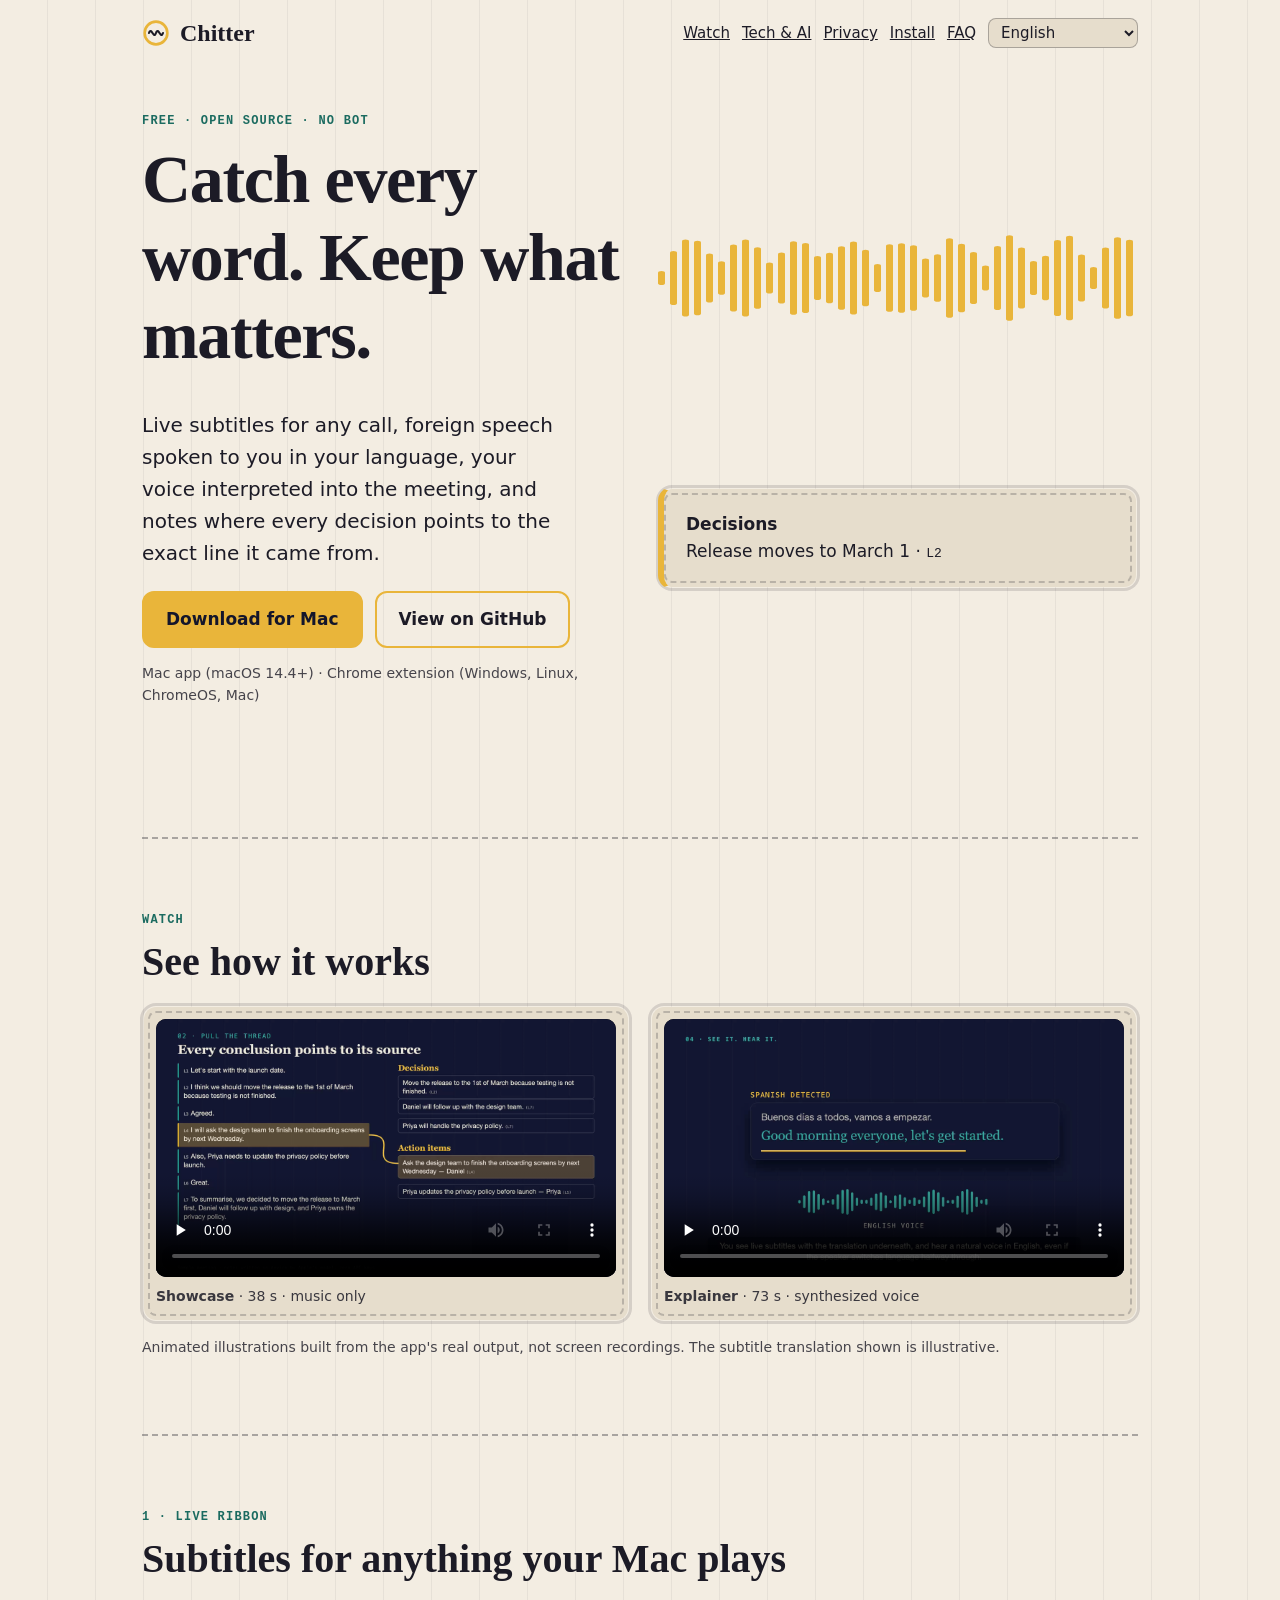
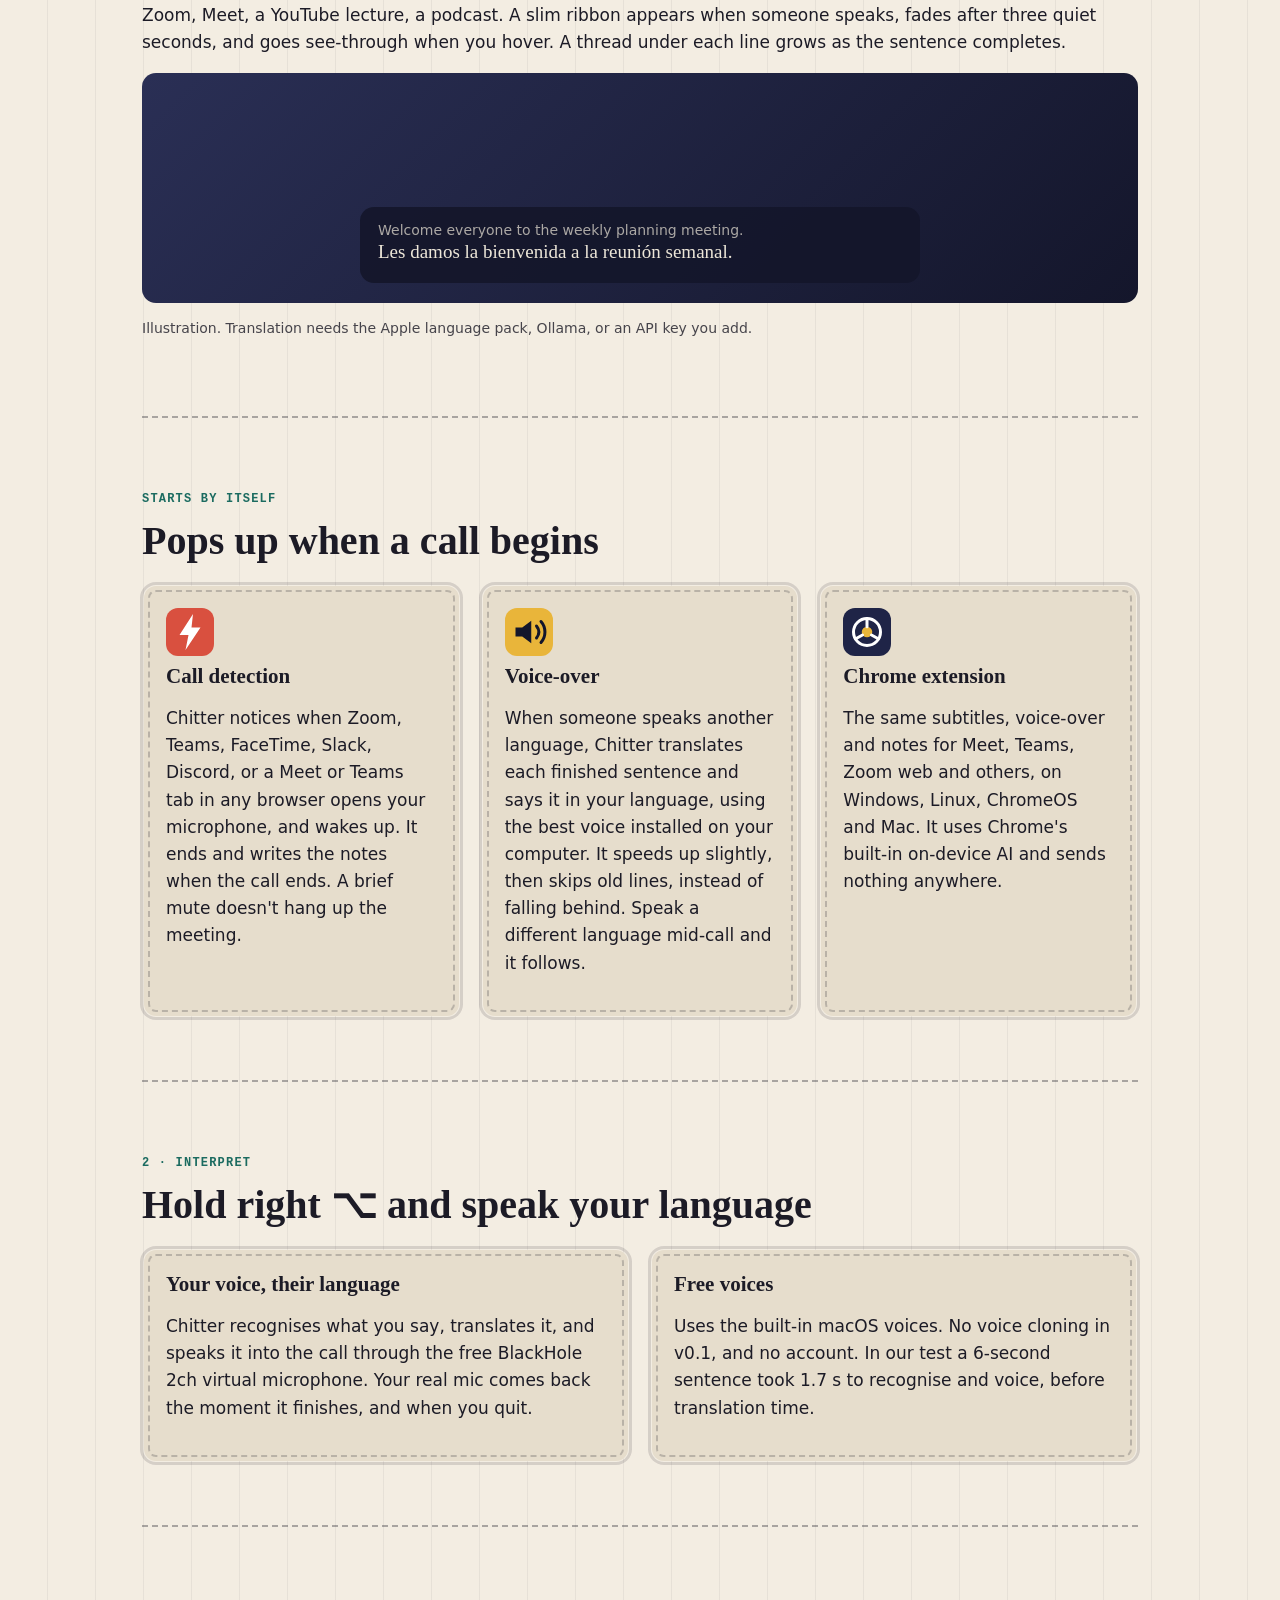
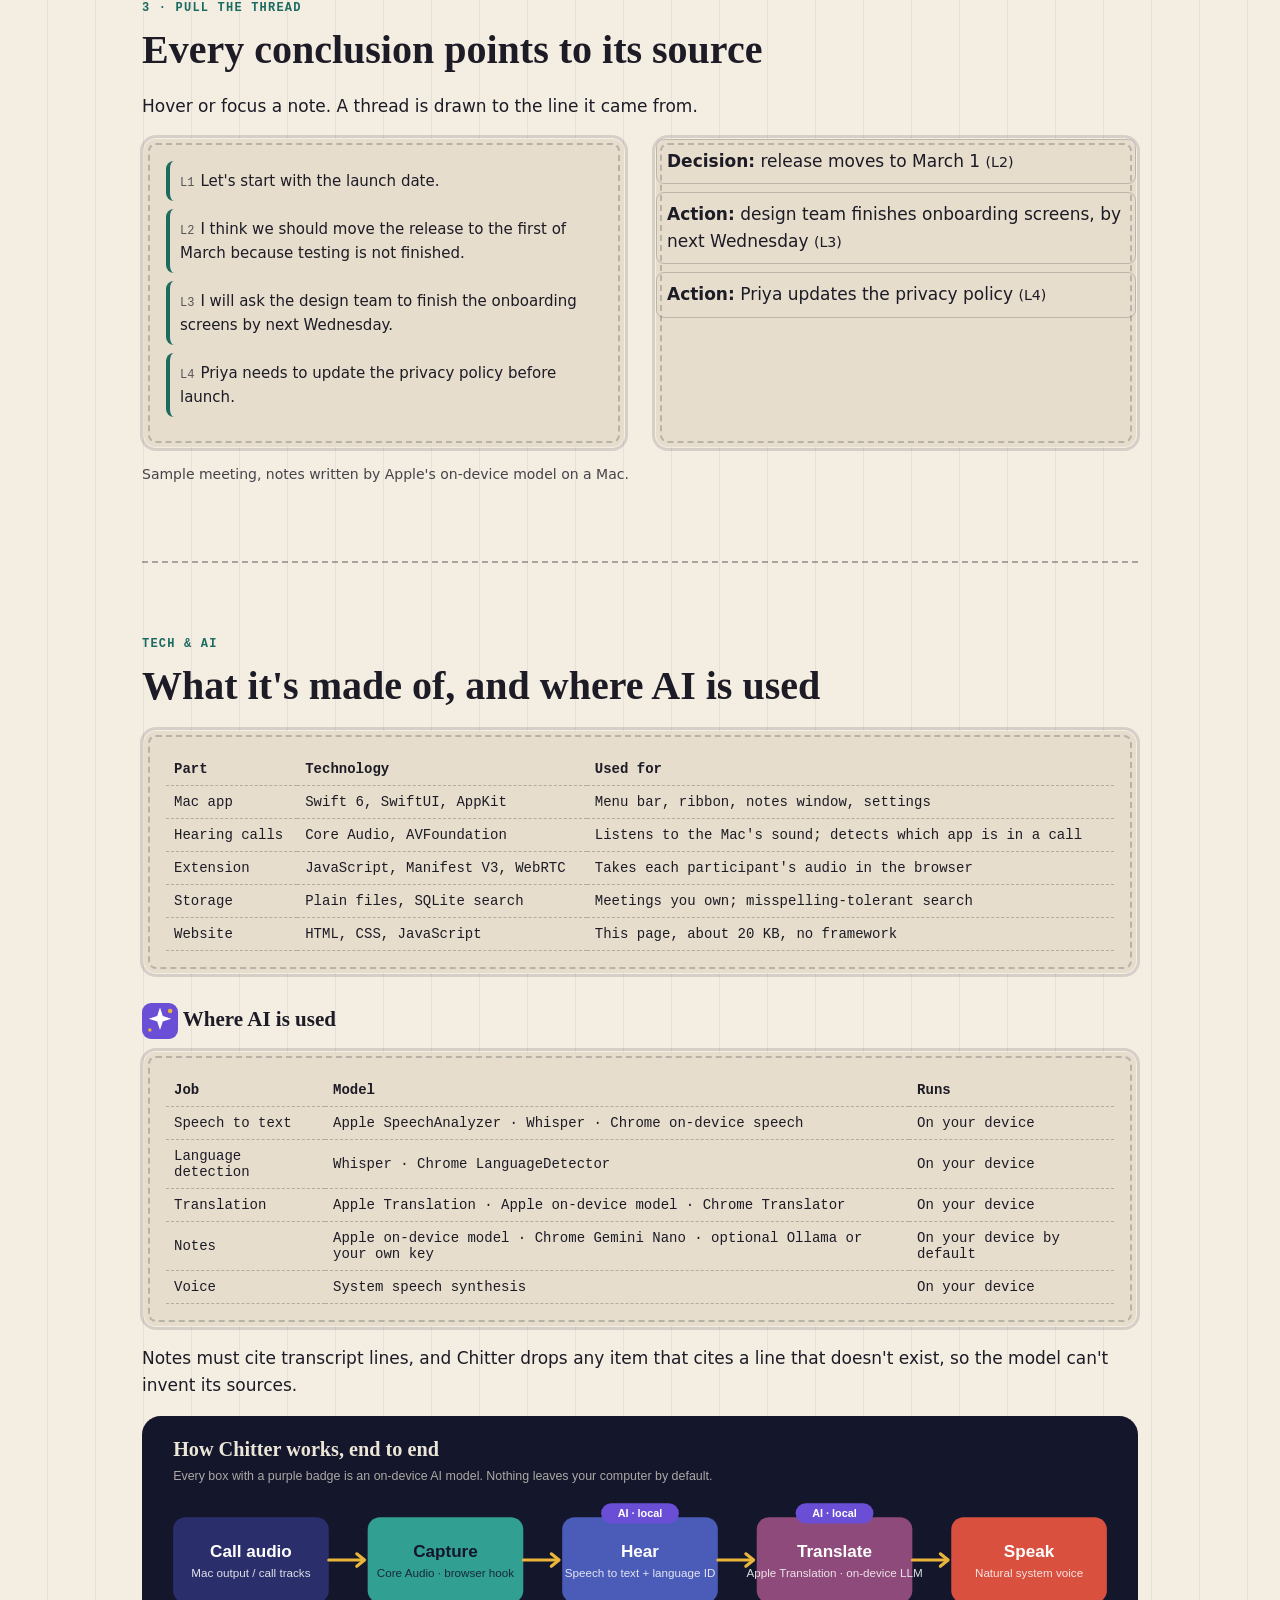
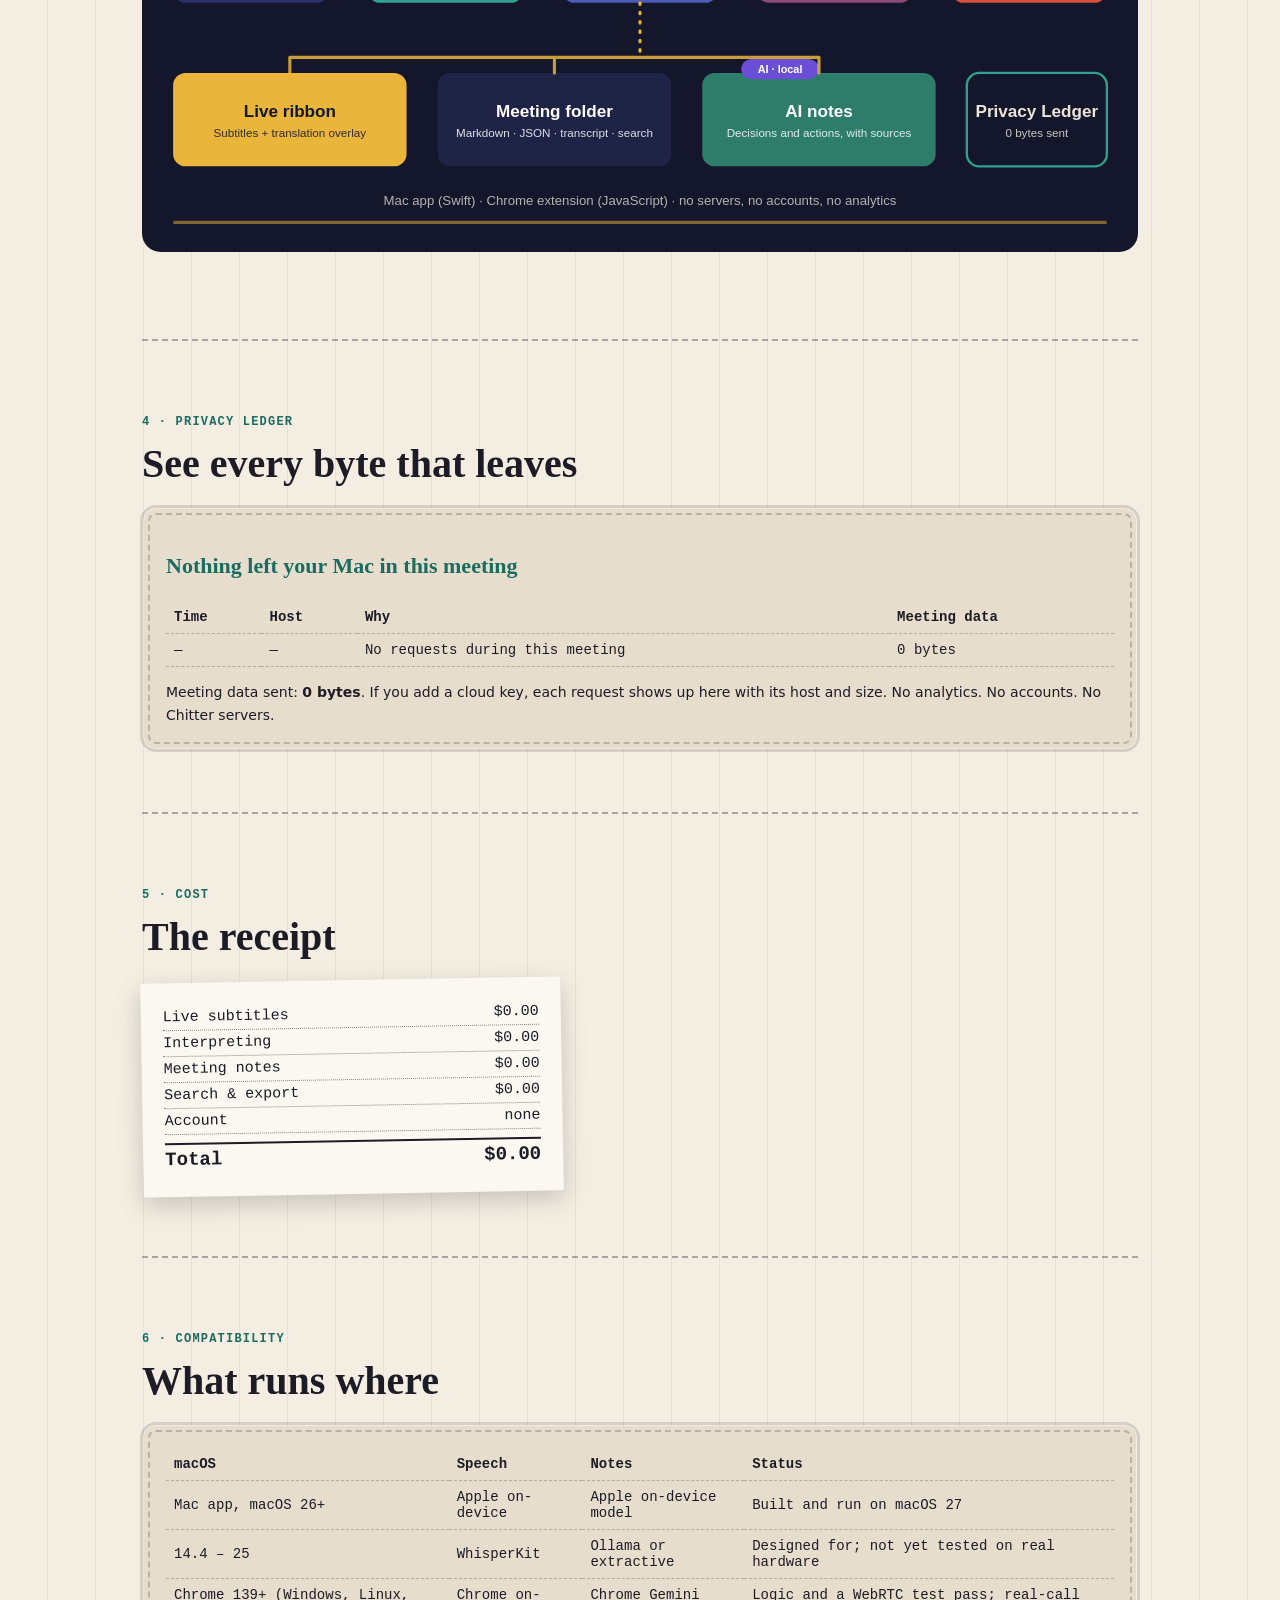
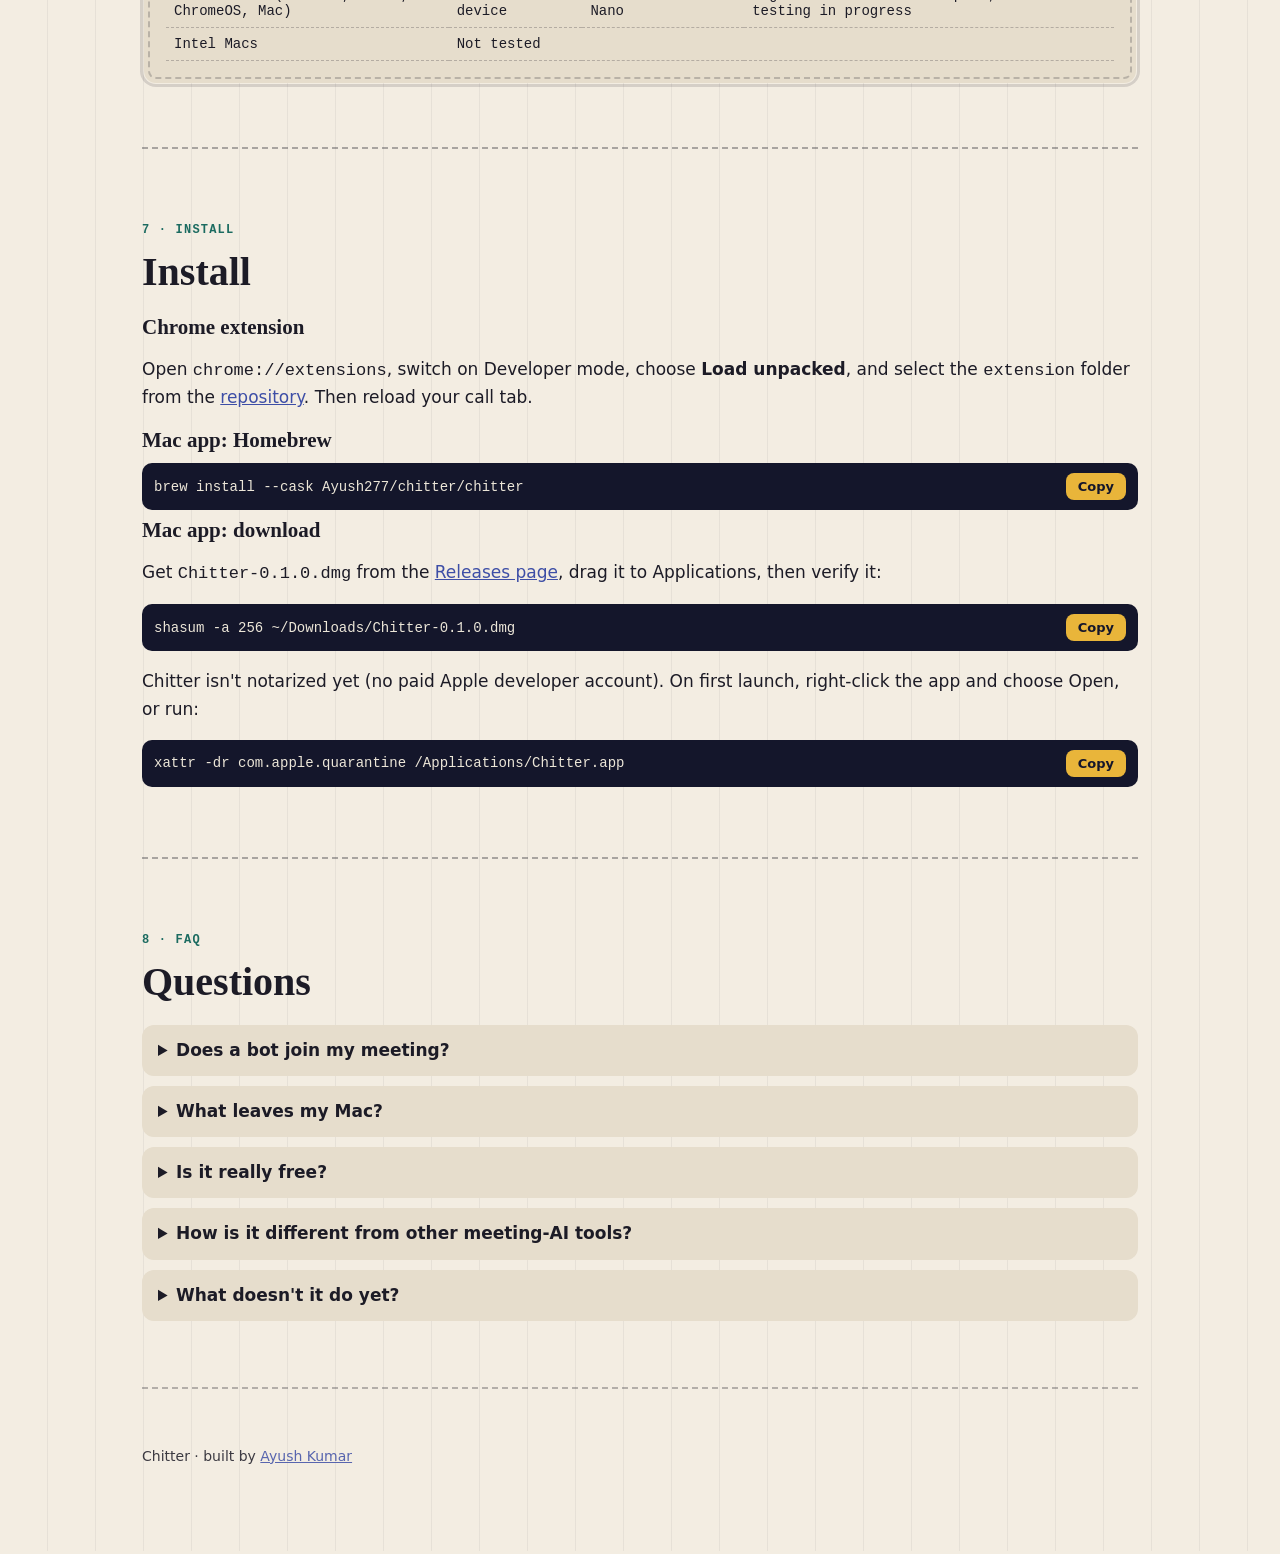
==== commit 427c3f9c: "Remove license and credit text; reframe project docs for software engineering; refresh showcase vide" ====
--- a/site/index.html
+++ b/site/index.html
@@ -30,7 +30,7 @@
     <h1>Catch every word. Keep what matters.</h1>
     <p class="lede">Live subtitles for any call, foreign speech spoken to you in your language, your voice interpreted into the meeting, and notes where every decision points to the exact line it came from.</p>
     <div class="btns"><a class="btn primary" href="#install">Download for Mac</a><a class="btn ghost" href="https://github.com/Ayush277/chitter">View on GitHub</a></div>
-    <p style="font-size:14px;opacity:.8">Mac app (macOS 14.4+) · Chrome extension (Windows, Linux, ChromeOS, Mac) · Apache-2.0</p>
+    <p style="font-size:14px;opacity:.8">Mac app (macOS 14.4+) · Chrome extension (Windows, Linux, ChromeOS, Mac)</p>
   </div>
   <div class="art" aria-hidden="true">
     <svg class="wave" viewBox="0 0 240 90" preserveAspectRatio="none"><g id="bars"></g></svg>
@@ -145,11 +145,11 @@
 <details><summary>Does a bot join my meeting?</summary><p>No. Chitter listens to your Mac's audio output directly. Tell people you're transcribing; laws differ and many places require everyone's consent.</p></details>
 <details><summary>What leaves my Mac?</summary><p>By default, nothing about your meetings. If you add a cloud API key, transcript text (never audio) goes to that provider, and the Privacy Ledger lists each request.</p></details>
 <details><summary>Is it really free?</summary><p>Yes. Speech, translation and notes use on-device tools. Optional cloud providers are bring-your-own-key; free tiers may rate-limit and Chitter then falls back to the next engine.</p></details>
-<details><summary>How is it different from Cicada?</summary><p>Chitter was inspired by Cicada but is a separate, original implementation. It targets macOS 14.4+, writes plain-file meetings you can open in Obsidian, and ships a Privacy Ledger.</p></details>
+<details><summary>How is it different from other meeting-AI tools?</summary><p>No bot joins, nothing leaves your device by default, notes cite the transcript line they came from, foreign speech is spoken aloud in your language, and meetings are plain files you can open in Obsidian. A Privacy Ledger lists every network request.</p></details>
 <details><summary>What doesn't it do yet?</summary><p>No voice cloning, no speaker names, no cloud sync, and no native Windows app (the Chrome extension covers browser calls on Windows). Real-call testing of the capture and the extension is still in progress. Everything unverified is listed in the repository's progress log.</p></details>
 </section>
 </main>
-<footer><hr class="stitch" style="margin-top:0"><p>Chitter is Apache-2.0 licensed. Inspired by <a href="https://github.com/wquguru/cicada">Cicada</a>. Uses WhisperKit (MIT). BlackHole (GPL) is downloaded on request, never bundled.</p></footer>
+<footer><hr class="stitch" style="margin-top:0"><p>Chitter · built by <a href="https://github.com/Ayush277">Ayush Kumar</a></p></footer>
 </div>
 <script src="app.js" defer></script>
 </body>
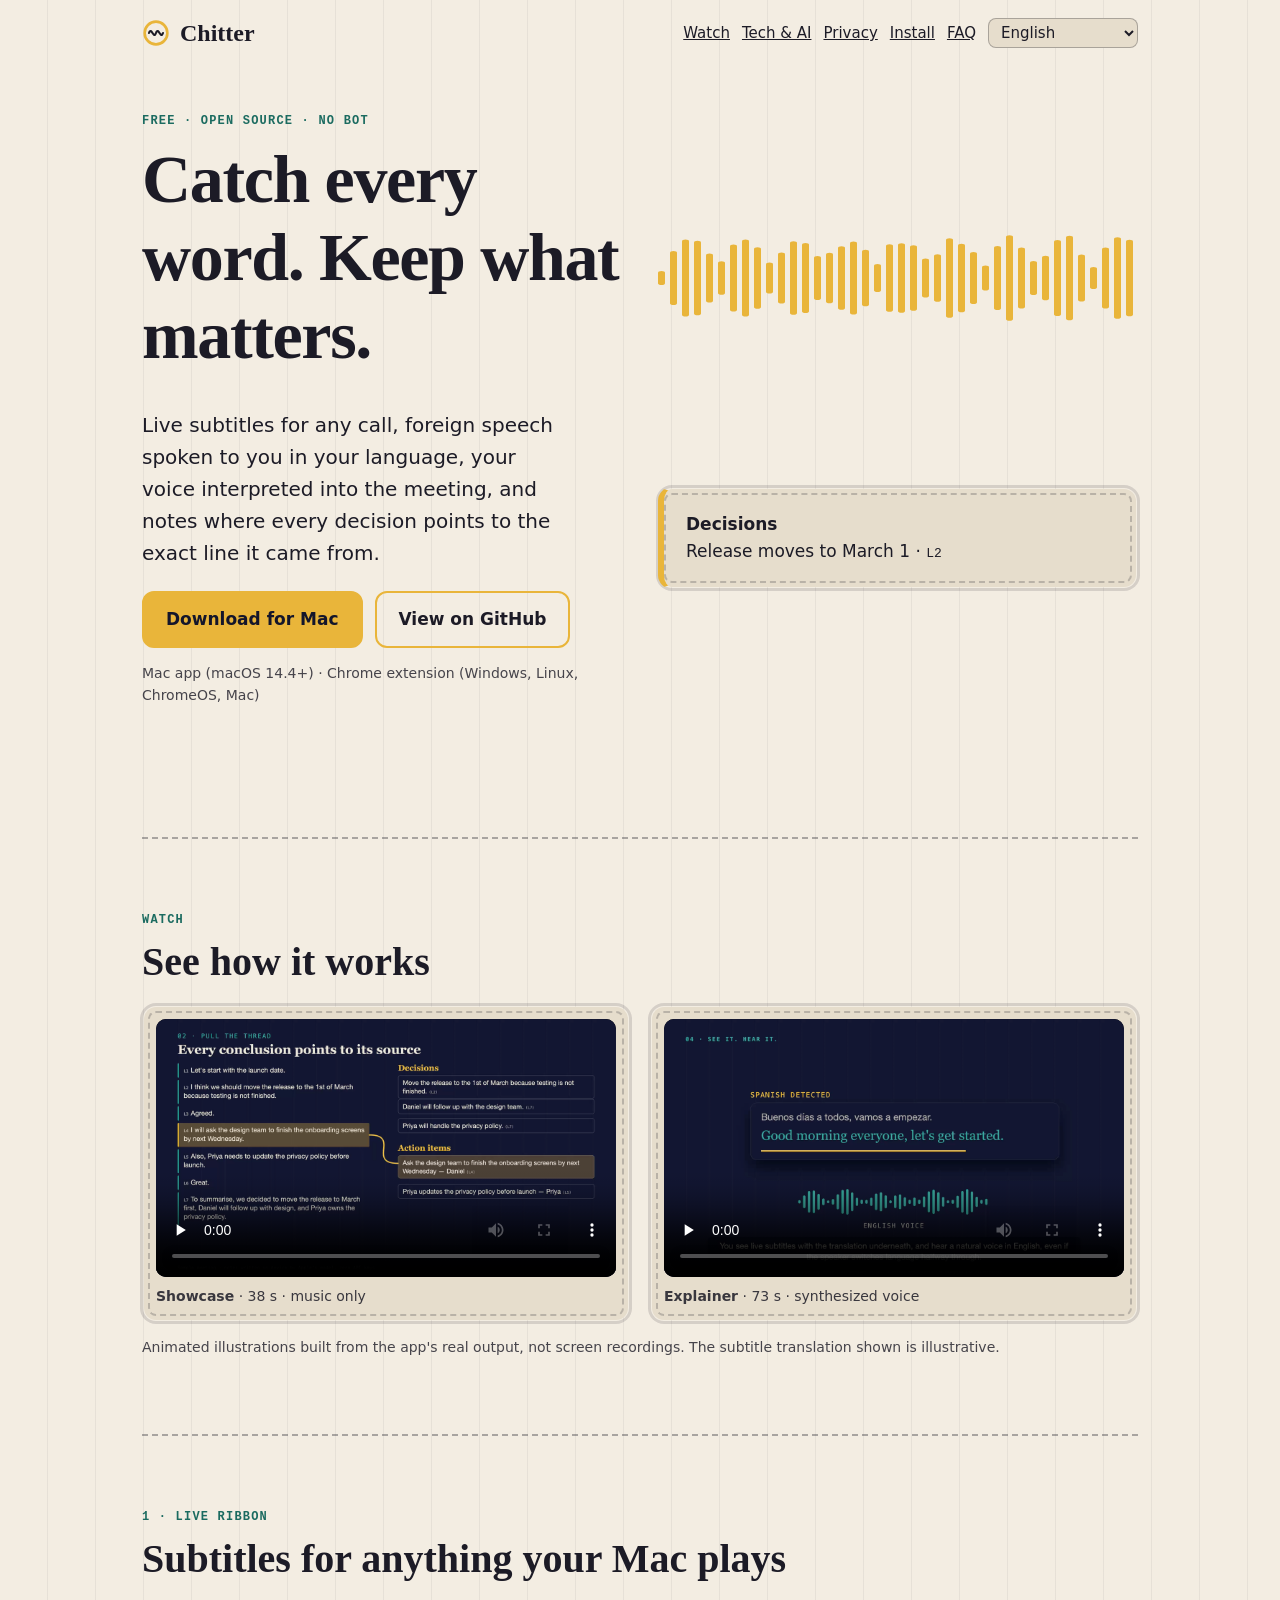
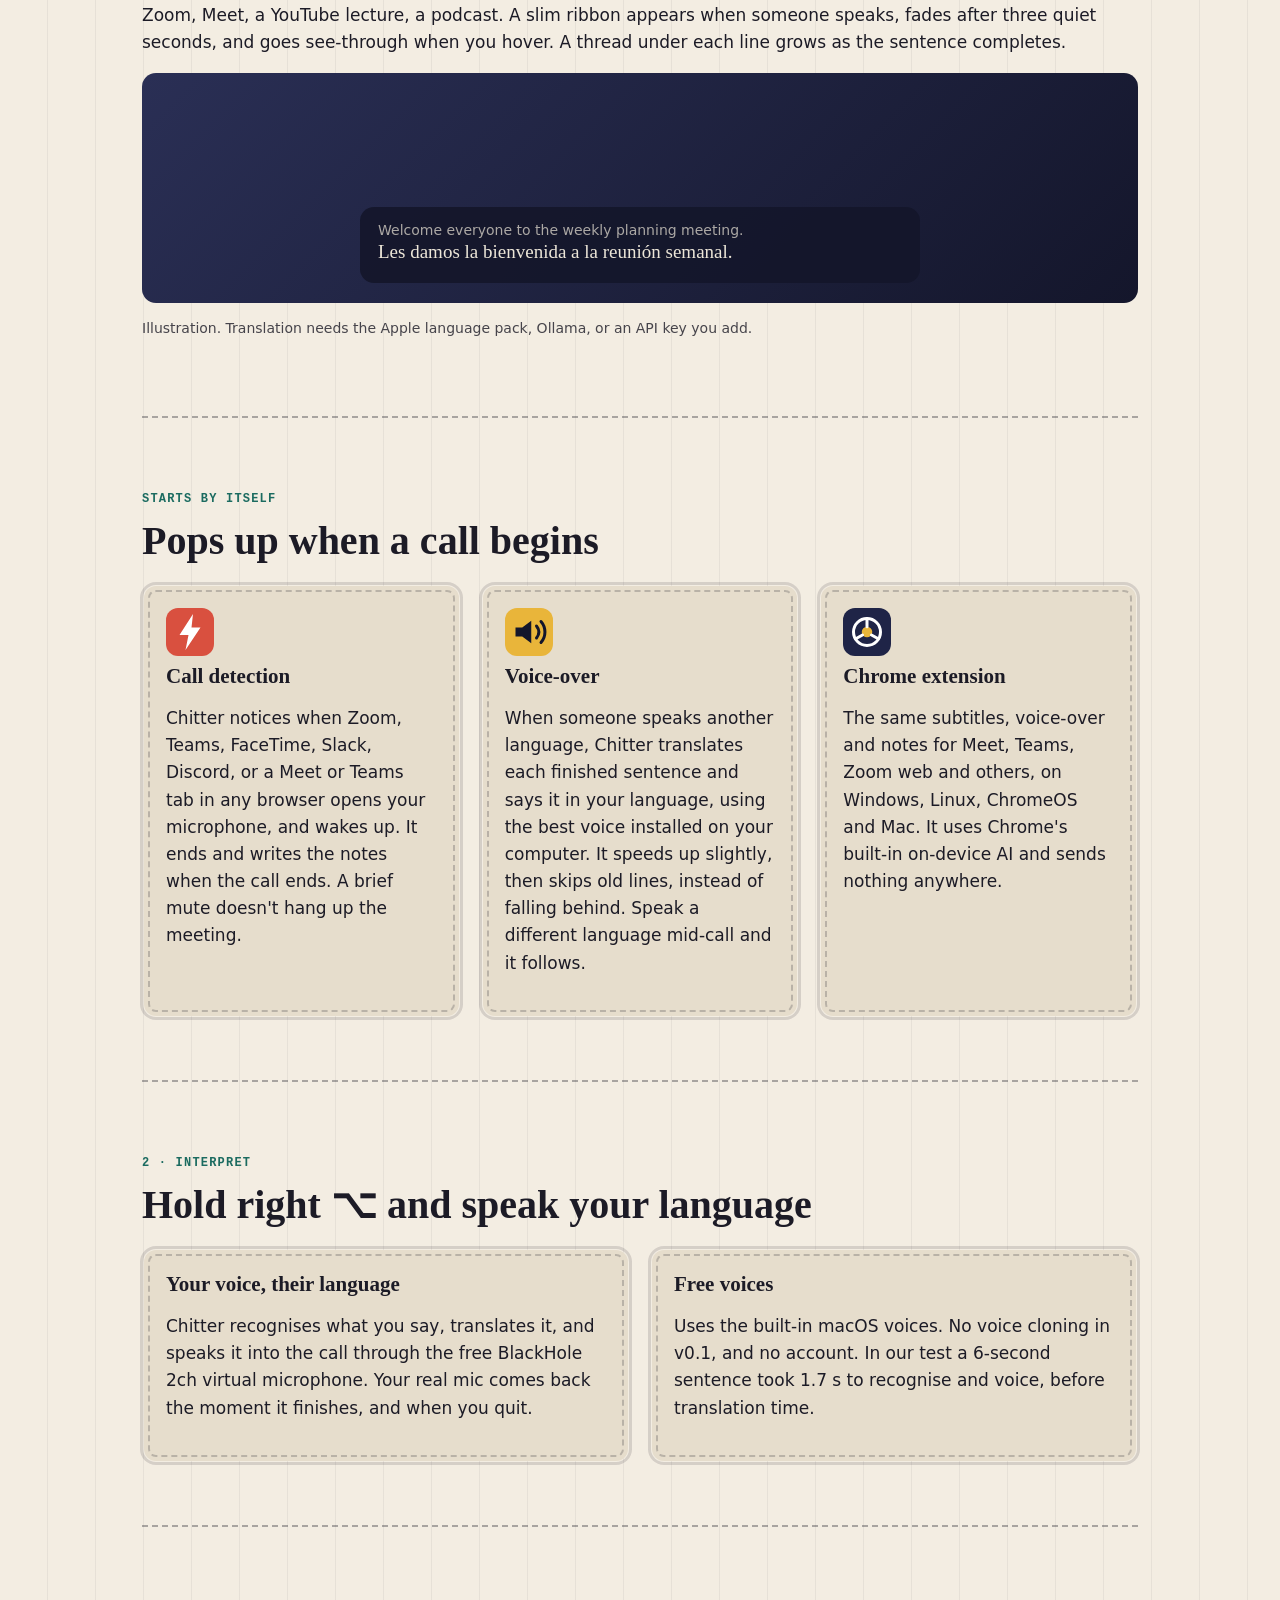
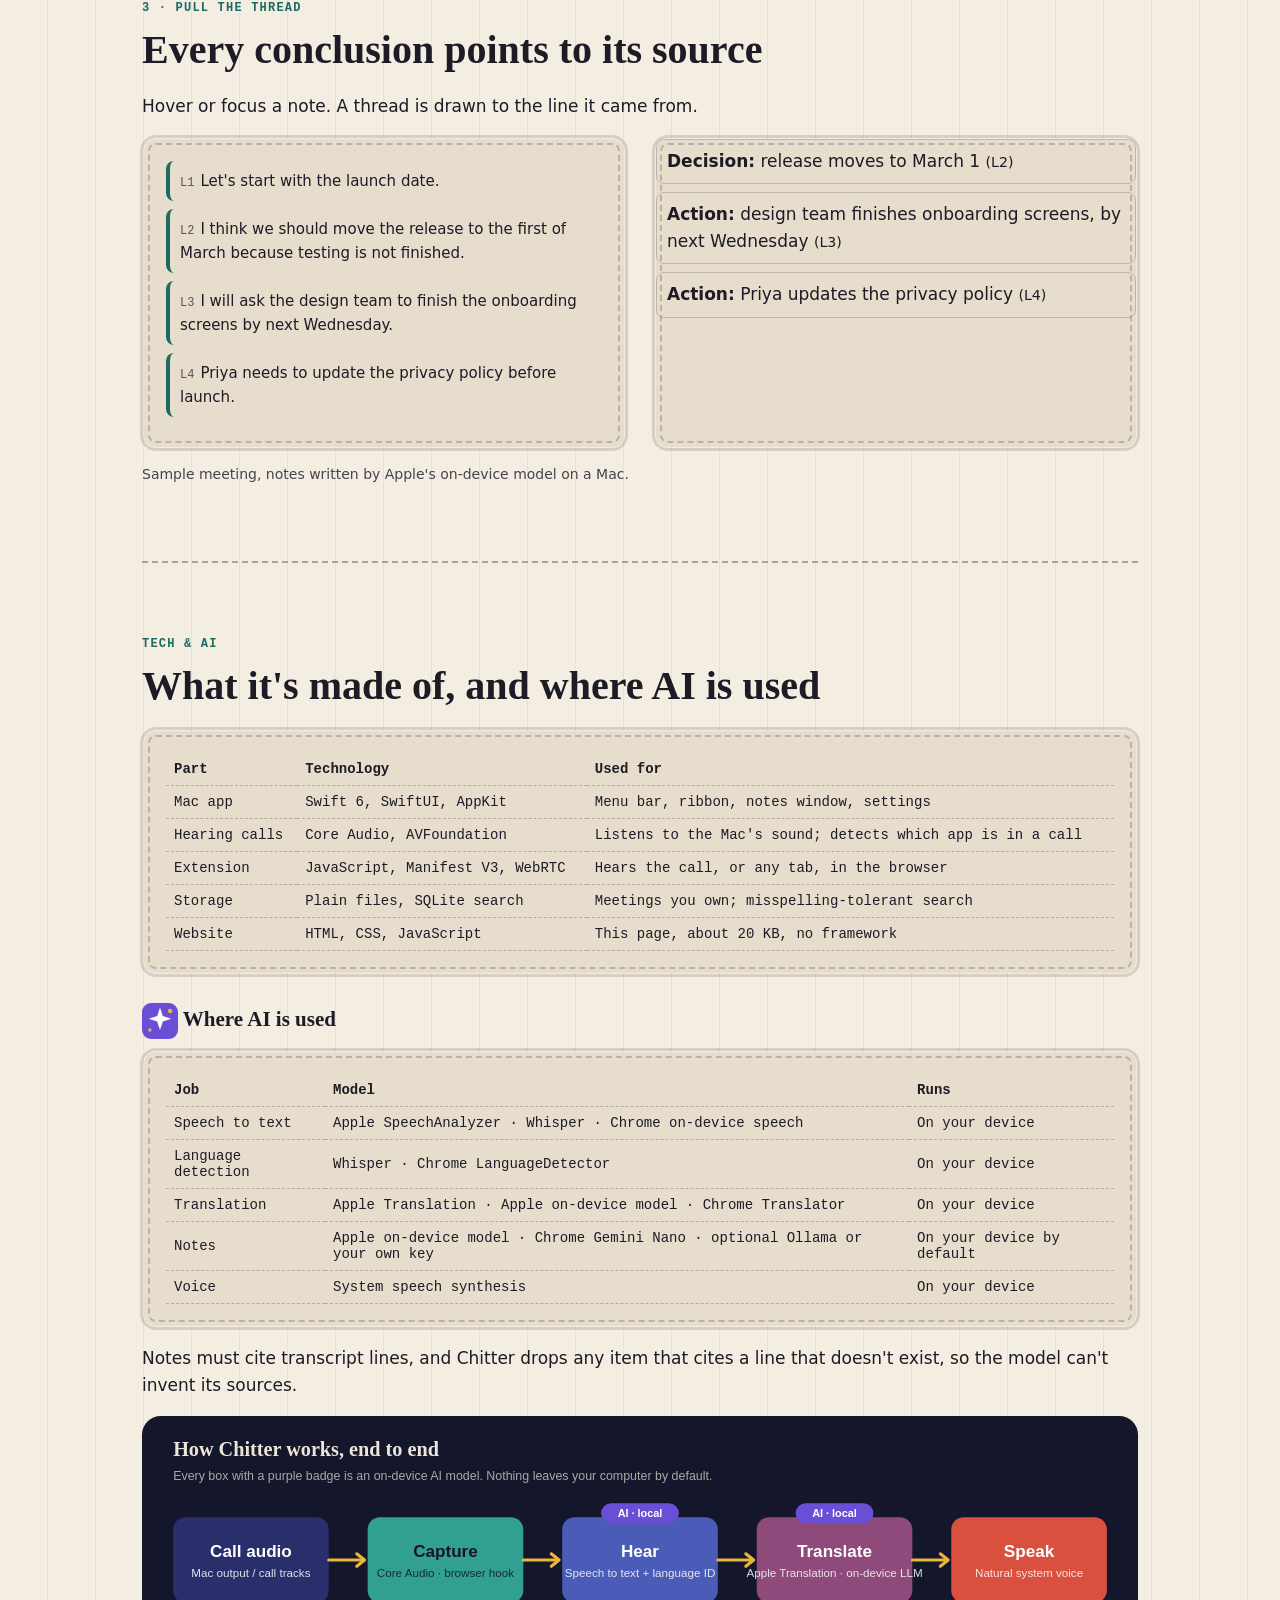
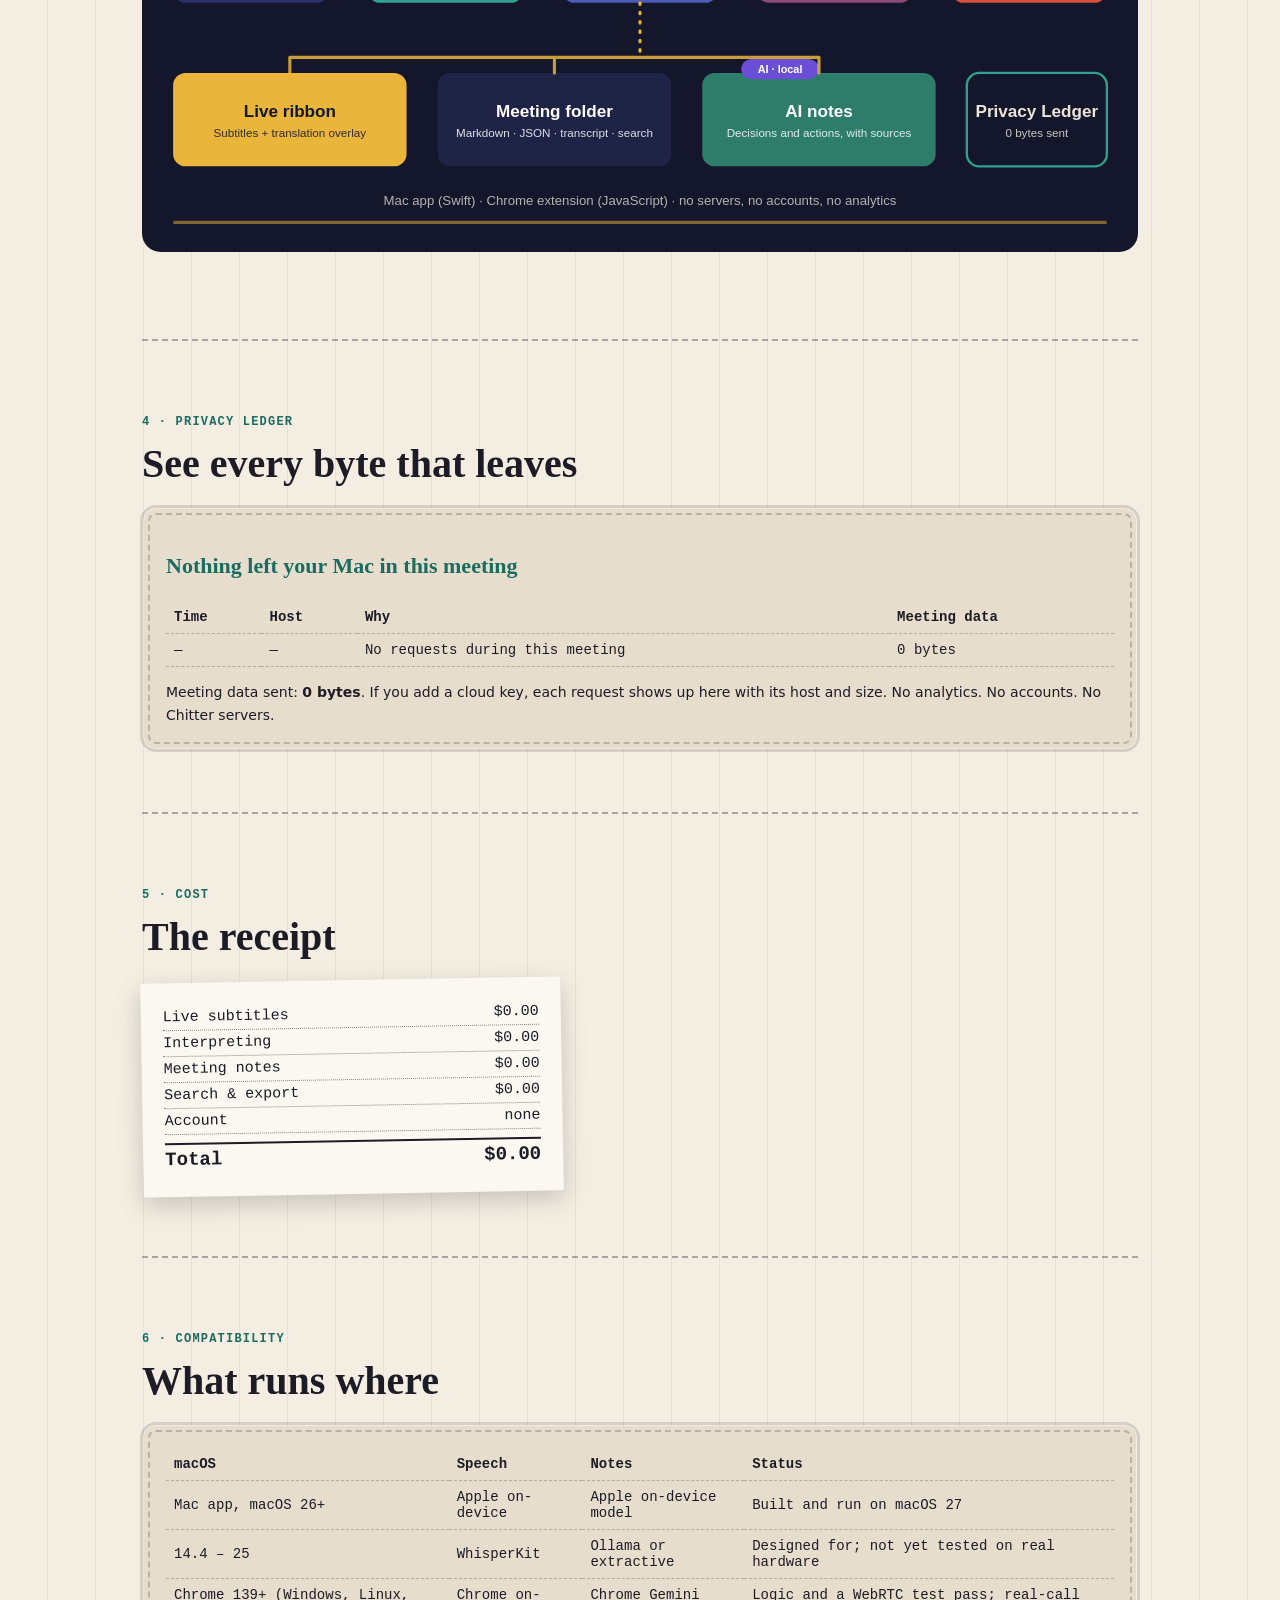
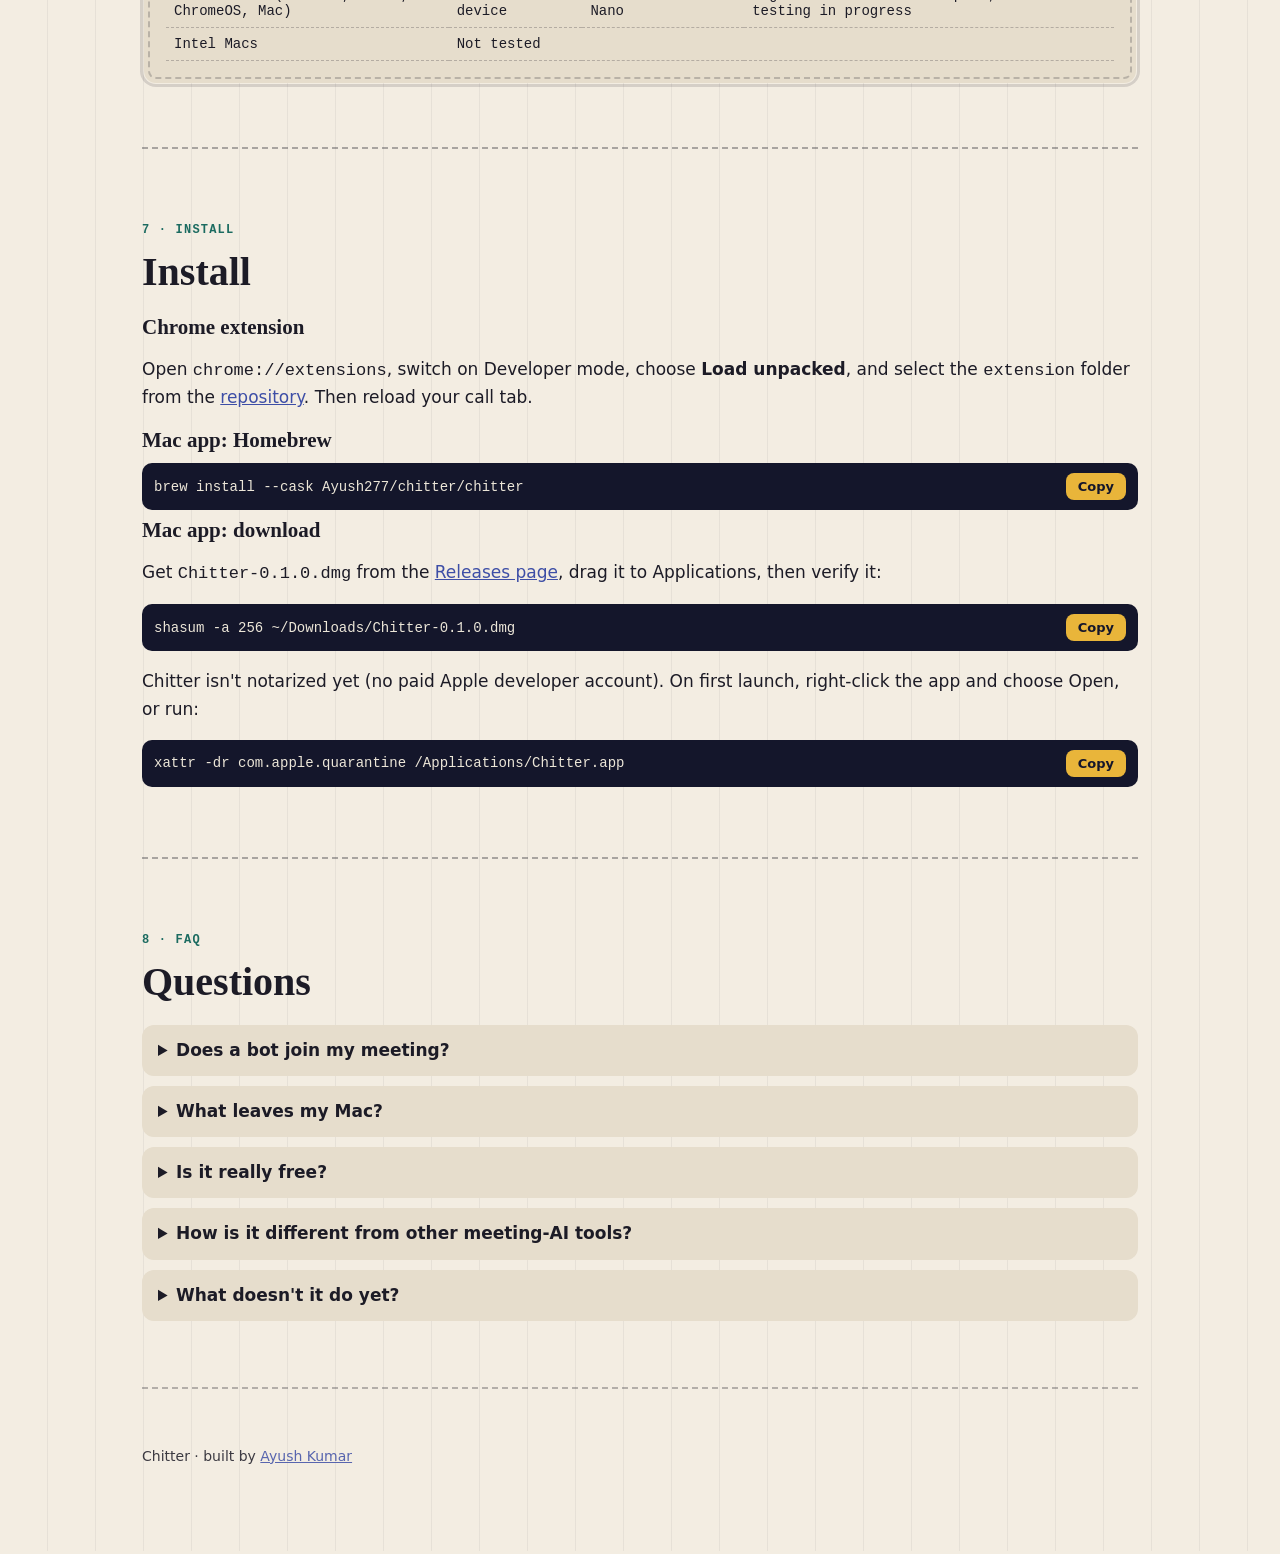
==== commit e48fb26e: "Fix live audio capture; add meeting features; rework extension audio - Mac app: the Core Audio tap u" ====
--- a/site/index.html
+++ b/site/index.html
@@ -90,7 +90,7 @@
 <div class="card" style="overflow-x:auto"><table><caption class="sr">Technology and where it is used</caption><thead><tr><th>Part</th><th>Technology</th><th>Used for</th></tr></thead><tbody>
 <tr><td>Mac app</td><td>Swift 6, SwiftUI, AppKit</td><td>Menu bar, ribbon, notes window, settings</td></tr>
 <tr><td>Hearing calls</td><td>Core Audio, AVFoundation</td><td>Listens to the Mac's sound; detects which app is in a call</td></tr>
-<tr><td>Extension</td><td>JavaScript, Manifest V3, WebRTC</td><td>Takes each participant's audio in the browser</td></tr>
+<tr><td>Extension</td><td>JavaScript, Manifest V3, WebRTC</td><td>Hears the call, or any tab, in the browser</td></tr>
 <tr><td>Storage</td><td>Plain files, SQLite search</td><td>Meetings you own; misspelling-tolerant search</td></tr>
 <tr><td>Website</td><td>HTML, CSS, JavaScript</td><td>This page, about 20 KB, no framework</td></tr></tbody></table></div>
 <h3 style="margin-top:28px"><img src="img/ai.svg" width="36" height="36" alt="" style="vertical-align:middle"> Where AI is used</h3>
@@ -146,7 +146,7 @@
 <details><summary>What leaves my Mac?</summary><p>By default, nothing about your meetings. If you add a cloud API key, transcript text (never audio) goes to that provider, and the Privacy Ledger lists each request.</p></details>
 <details><summary>Is it really free?</summary><p>Yes. Speech, translation and notes use on-device tools. Optional cloud providers are bring-your-own-key; free tiers may rate-limit and Chitter then falls back to the next engine.</p></details>
 <details><summary>How is it different from other meeting-AI tools?</summary><p>No bot joins, nothing leaves your device by default, notes cite the transcript line they came from, foreign speech is spoken aloud in your language, and meetings are plain files you can open in Obsidian. A Privacy Ledger lists every network request.</p></details>
-<details><summary>What doesn't it do yet?</summary><p>No voice cloning, no speaker names, no cloud sync, and no native Windows app (the Chrome extension covers browser calls on Windows). Real-call testing of the capture and the extension is still in progress. Everything unverified is listed in the repository's progress log.</p></details>
+<details><summary>What doesn't it do yet?</summary><p>No paid voice cloning (the Mac app can use your macOS Personal Voice, which hasn't been tested yet), no speaker names, no cloud sync, and no native Windows app (the Chrome extension covers browser calls on Windows). The Mac app's live subtitles work on audio the Mac plays; testing in real calls, and of the extension, is still in progress. Everything unverified is listed in the repository's progress log.</p></details>
 </section>
 </main>
 <footer><hr class="stitch" style="margin-top:0"><p>Chitter · built by <a href="https://github.com/Ayush277">Ayush Kumar</a></p></footer>
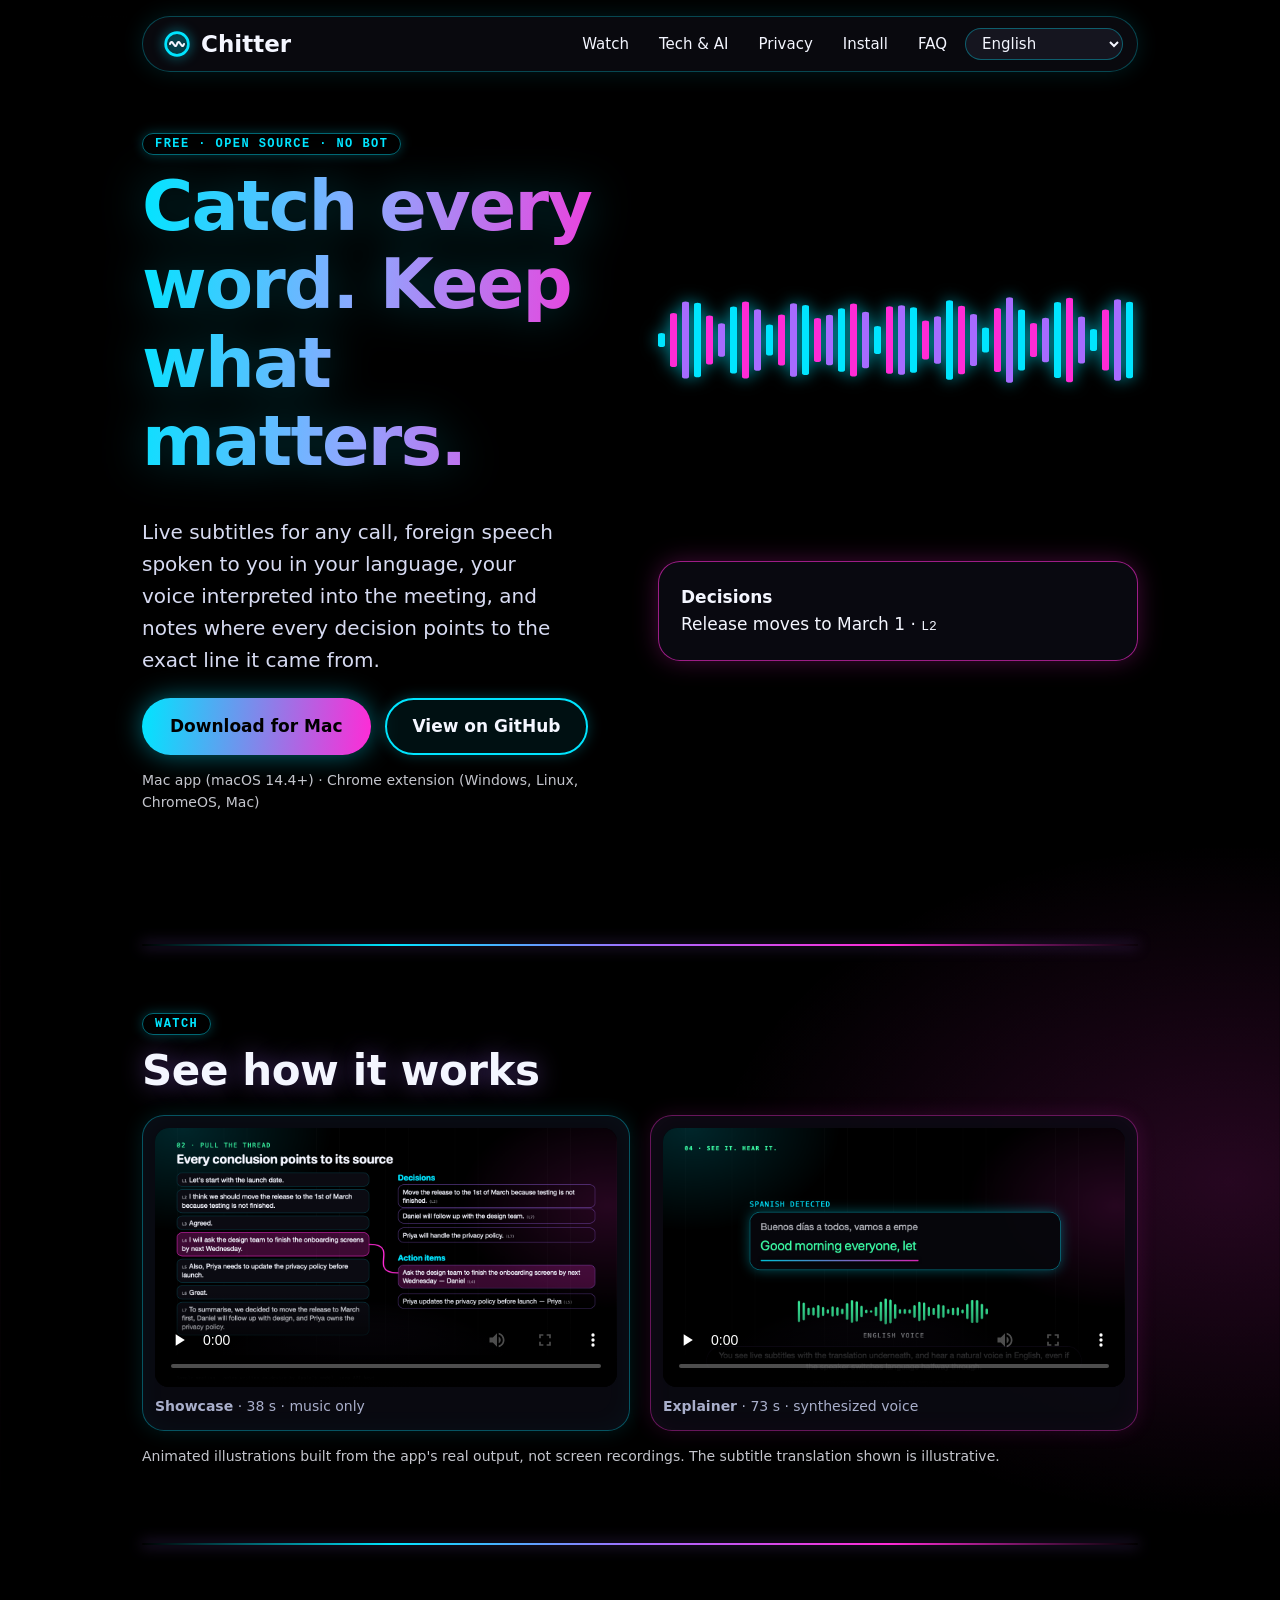
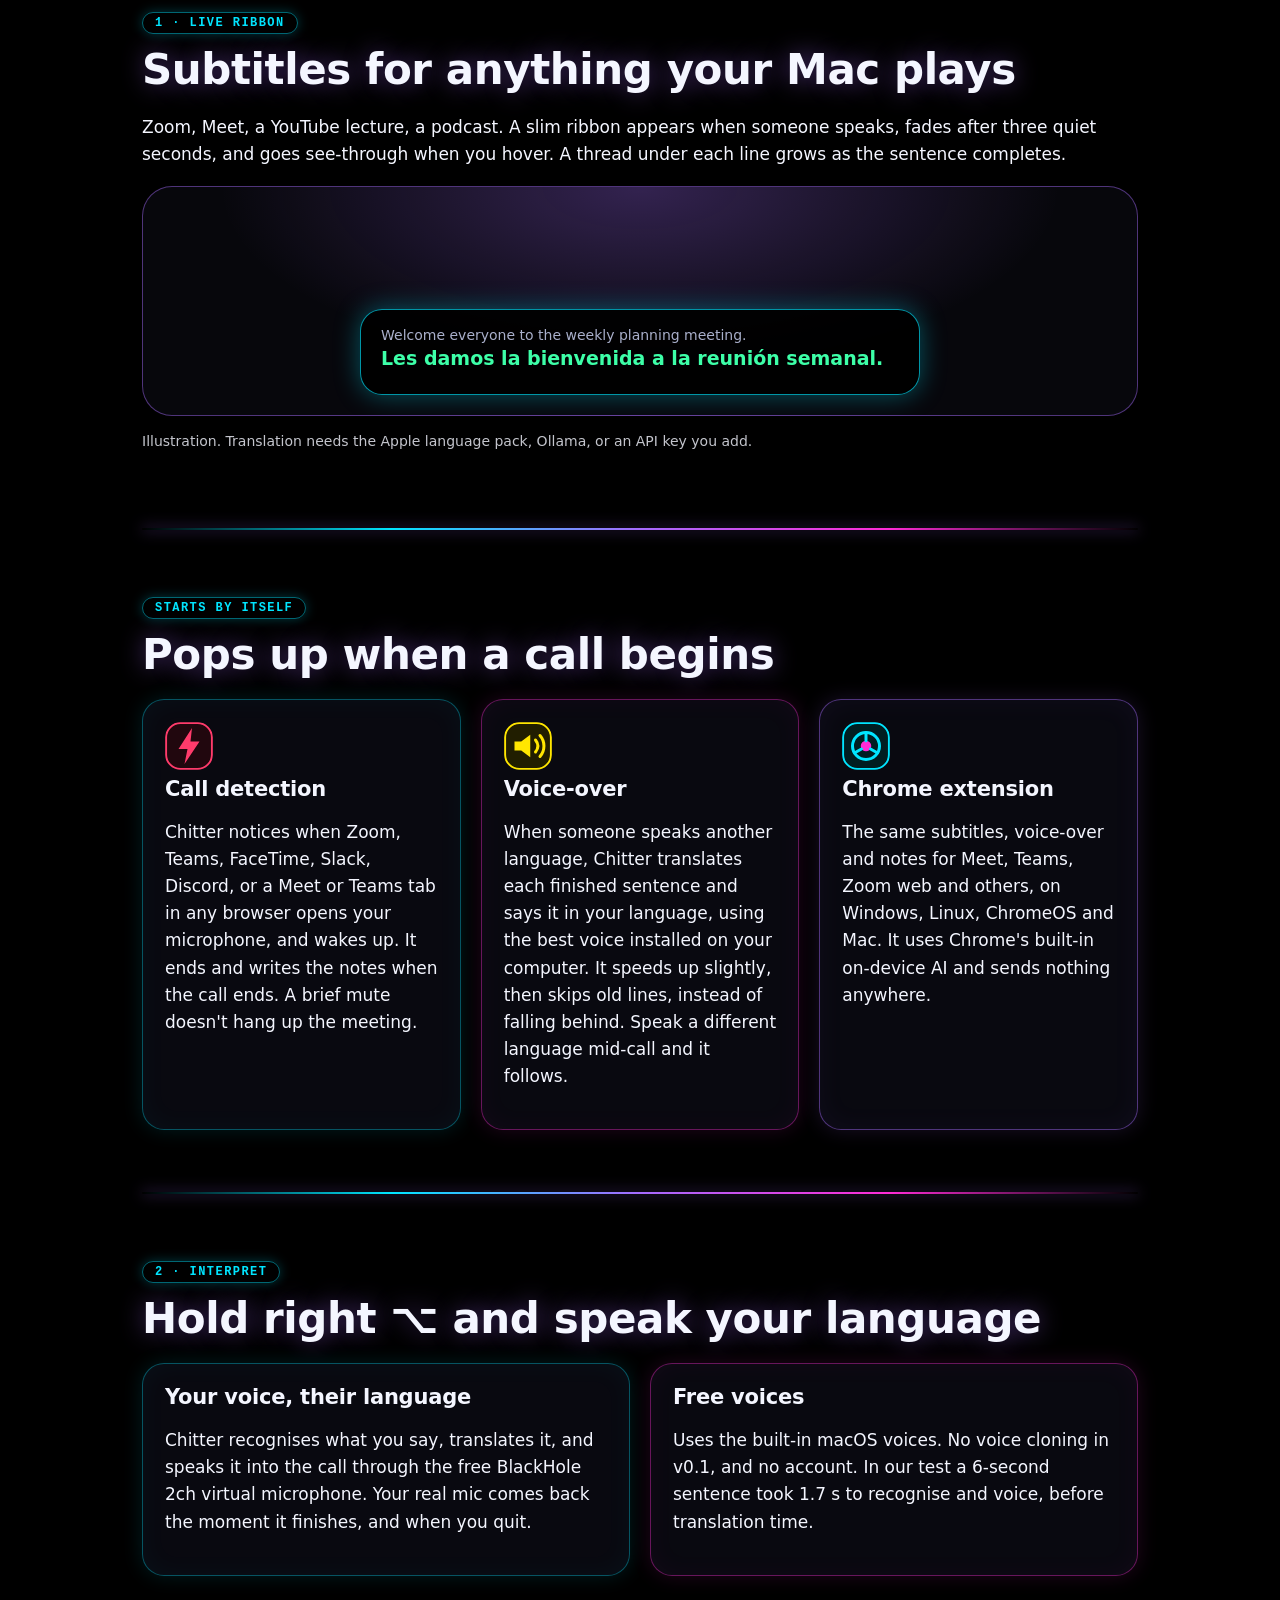
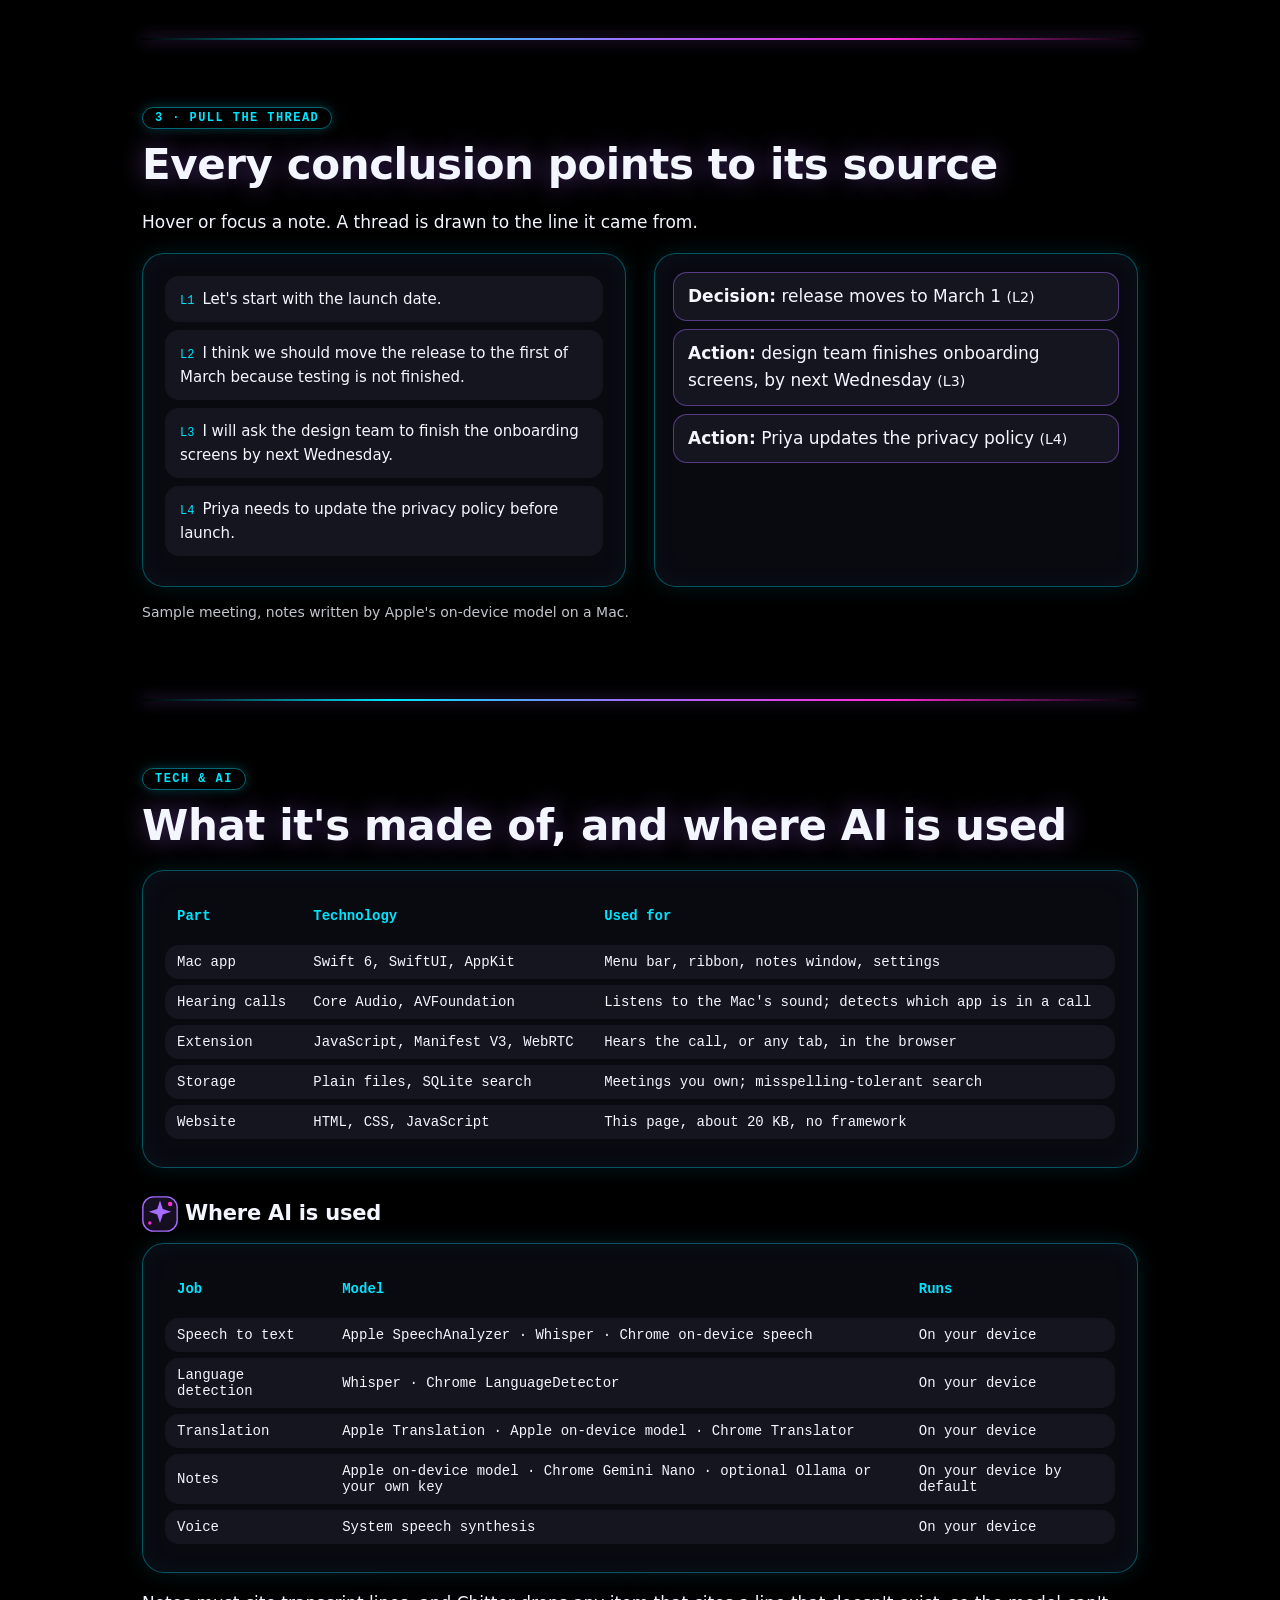
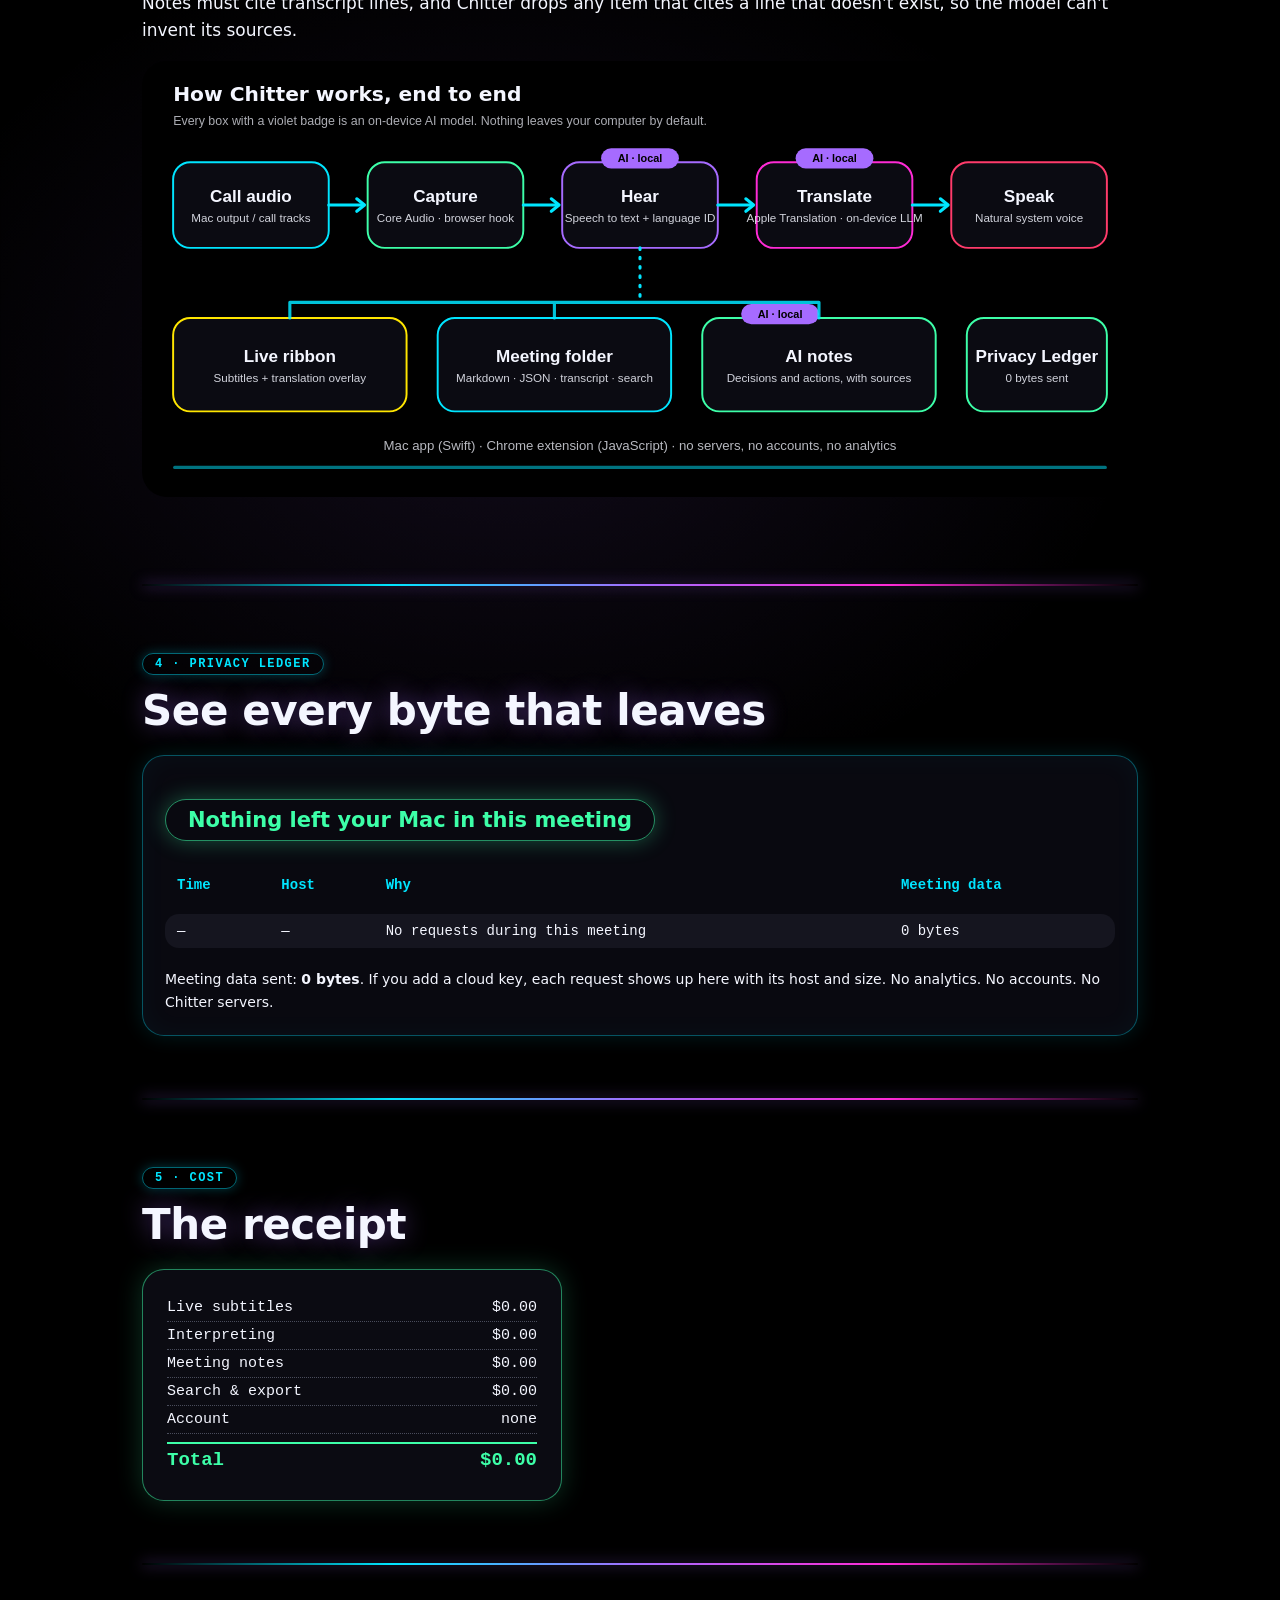
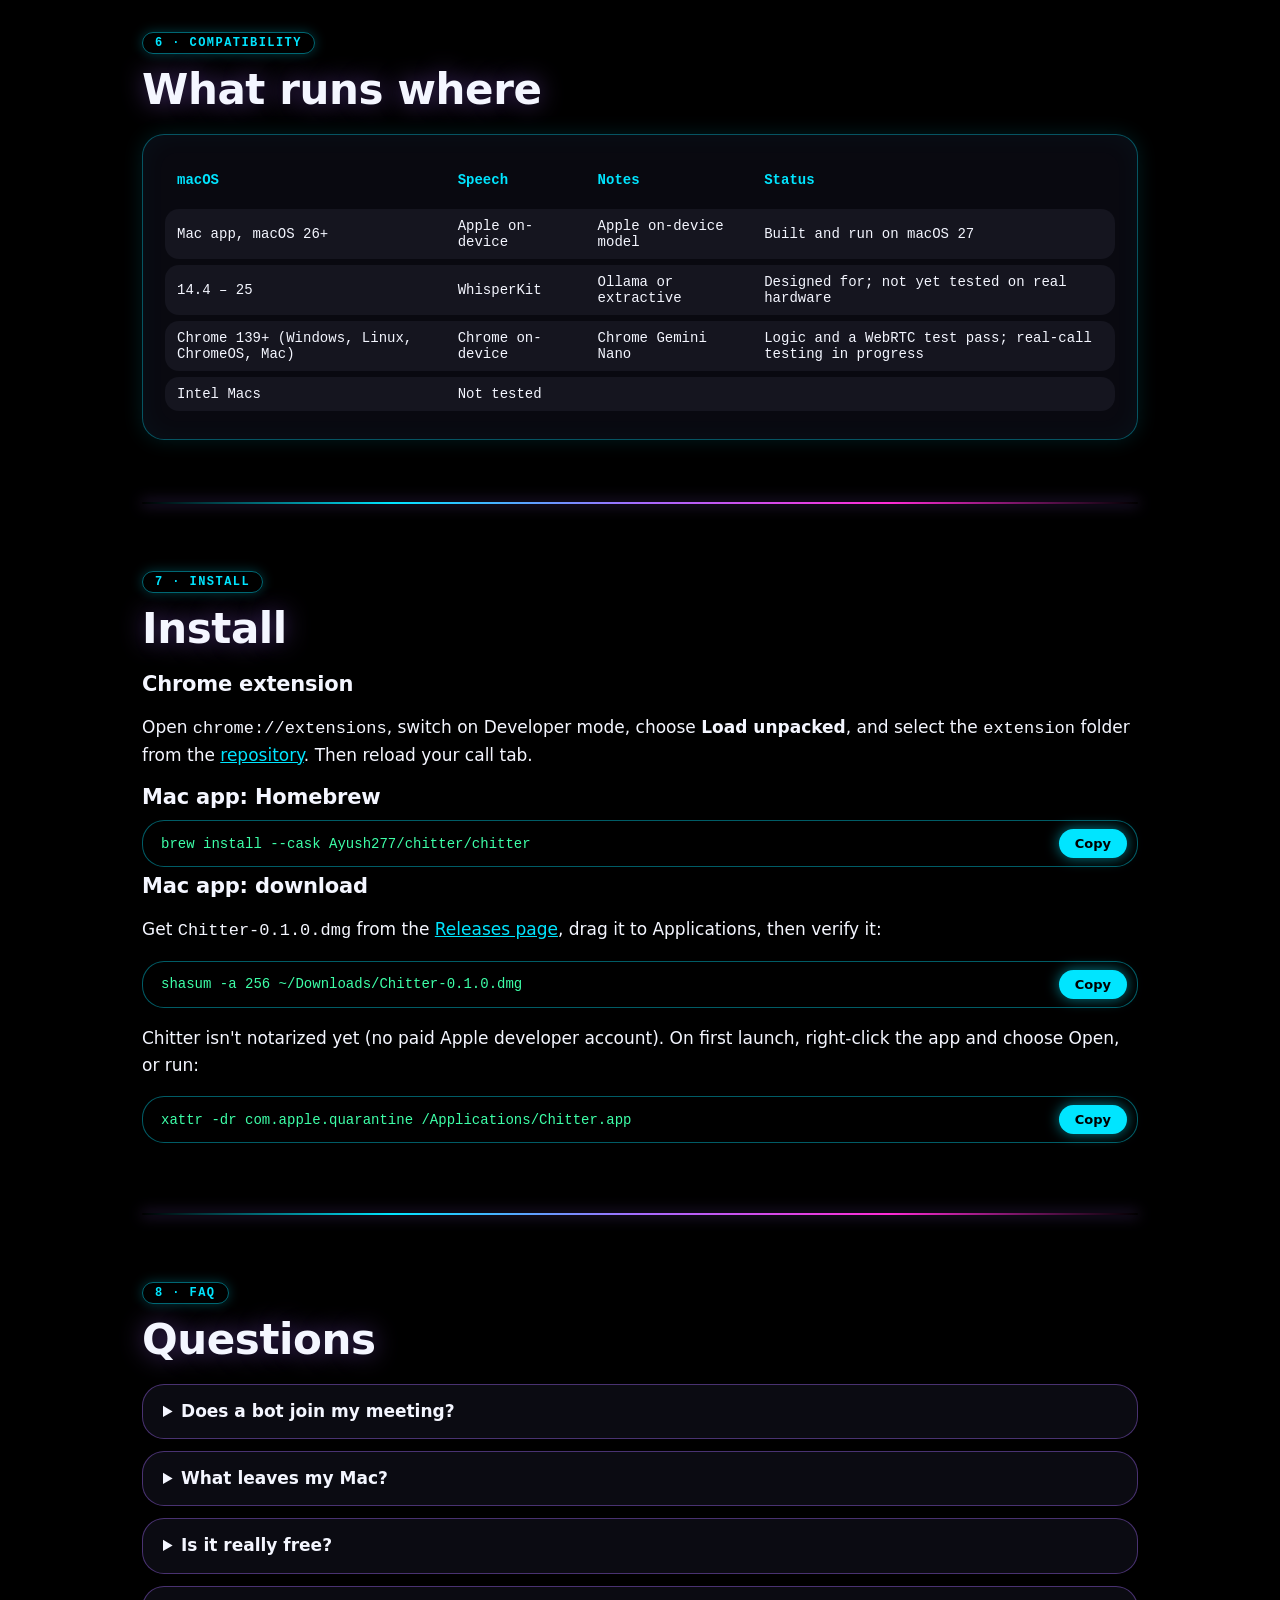
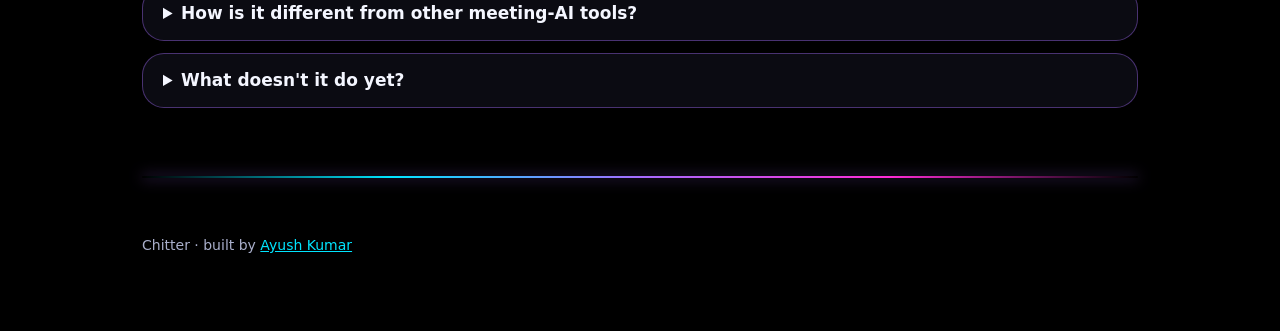
==== commit f0d305ed: "Neon black theme across Chitter; add vertical explainer reel - Mac app: "Neon Night" theme with roun" ====
--- a/site/index.html
+++ b/site/index.html
@@ -8,7 +8,8 @@
 <meta property="og:title" content="Chitter — Catch every word. Keep what matters.">
 <meta property="og:description" content="Free, open-source live subtitles, interpreting and AI meeting notes for Mac. Nothing leaves your Mac by default.">
 <meta property="og:image" content="og.png"><meta property="og:type" content="website">
-<meta name="theme-color" content="#F3EDE2">
+<meta name="theme-color" content="#000000">
+<meta name="color-scheme" content="dark">
 <link rel="icon" href="icon.svg" type="image/svg+xml">
 <link rel="stylesheet" href="styles.css">
 </head>
@@ -16,7 +17,7 @@
 <a class="sr" href="#main">Skip to content</a>
 <div class="wrap">
 <header>
-  <a class="logo" href="#"><svg viewBox="0 0 32 32" aria-hidden="true"><circle cx="16" cy="16" r="13" fill="none" stroke="#E9B53A" stroke-width="3"/><path d="M8 16c3-8 5 8 8 0s5 8 8 0" fill="none" stroke="currentColor" stroke-width="2.4" stroke-linecap="round"/></svg>Chitter</a>
+  <a class="logo" href="#"><svg viewBox="0 0 32 32" aria-hidden="true"><circle cx="16" cy="16" r="13" fill="none" stroke="#00E5FF" stroke-width="3"/><path d="M8 16c3-8 5 8 8 0s5 8 8 0" fill="none" stroke="currentColor" stroke-width="2.4" stroke-linecap="round"/></svg>Chitter</a>
   <nav aria-label="Main">
     <a href="#watch">Watch</a><a href="#stack">Tech &amp; AI</a><a href="#privacy">Privacy</a><a href="#install">Install</a><a href="#faq">FAQ</a>
     <label class="sr" for="lang">Language</label>
@@ -42,8 +43,8 @@
 
 <section id="watch" aria-labelledby="watch-h"><p class="tag">Watch</p><h2 id="watch-h">See how it works</h2>
 <div class="grid">
-<figure class="card vid"><video controls preload="none" poster="media/showcase.png" aria-label="Chitter showcase video, 38 seconds, music only"><source src="media/showcase.mp4" type="video/mp4"></video><figcaption><strong>Showcase</strong> · 38 s · music only</figcaption></figure>
-<figure class="card vid"><video controls preload="none" poster="media/explainer.png" aria-label="Chitter explainer video with a synthesized voiceover, 73 seconds"><source src="media/explainer.mp4" type="video/mp4"></video><figcaption><strong>Explainer</strong> · 73 s · synthesized voice</figcaption></figure></div>
+<figure class="card vid"><video controls preload="none" poster="media/showcase.png?v=2" aria-label="Chitter showcase video, 38 seconds, music only"><source src="media/showcase.mp4?v=2" type="video/mp4"></video><figcaption><strong>Showcase</strong> · 38 s · music only</figcaption></figure>
+<figure class="card vid"><video controls preload="none" poster="media/explainer.png?v=2" aria-label="Chitter explainer video with a synthesized voiceover, 73 seconds"><source src="media/explainer.mp4?v=2" type="video/mp4"></video><figcaption><strong>Explainer</strong> · 73 s · synthesized voice</figcaption></figure></div>
 <p style="font-size:14px;opacity:.8">Animated illustrations built from the app's real output, not screen recordings. The subtitle translation shown is illustrative.</p></section>
 <hr class="stitch">
 
@@ -101,7 +102,7 @@
 <tr><td>Notes</td><td>Apple on-device model · Chrome Gemini Nano · optional Ollama or your own key</td><td>On your device by default</td></tr>
 <tr><td>Voice</td><td>System speech synthesis</td><td>On your device</td></tr></tbody></table></div>
 <p>Notes must cite transcript lines, and Chitter drops any item that cites a line that doesn't exist, so the model can't invent its sources.</p>
-<p><img src="img/architecture.svg" alt="Architecture diagram: call audio, capture, hear, translate, speak, with notes, meeting folder and privacy ledger" style="width:100%;height:auto;border-radius:14px"></p></section>
+<p><img src="img/architecture.svg" alt="Architecture diagram: call audio, capture, hear, translate, speak, with notes, meeting folder and privacy ledger" style="width:100%;height:auto;border-radius:22px"></p></section>
 <hr class="stitch">
 
 <section id="privacy" aria-labelledby="priv-h"><p class="tag">4 · Privacy Ledger</p><h2 id="priv-h">See every byte that leaves</h2>
--- a/site/styles.css
+++ b/site/styles.css
@@ -1,77 +1,96 @@
-:root{--ink:#14162B;--woad:#1F2447;--linen:#F3EDE2;--bone:#E6DDCC;--tdark:#1C1B26;--tlight:#ECE6D8;--madder:#D9503F;--weld:#E9B53A;--verd:#31A092;--verd-deep:#1B6B60;--indigo:#4A5BB8;
---bg:var(--linen);--surface:var(--bone);--fg:var(--tdark);--accent-text:var(--verd-deep);--link:#3D4EA6;
---serif:"Fraunces","New York",ui-serif,Georgia,serif;--sans:"Instrument Sans",system-ui,-apple-system,"Segoe UI",sans-serif;--mono:"JetBrains Mono",ui-monospace,SFMono-Regular,Menlo,monospace}
-@media (prefers-color-scheme:dark){:root{--bg:var(--ink);--surface:var(--woad);--fg:var(--tlight);--accent-text:var(--verd);--link:#9AA8F0}}
-*{box-sizing:border-box}html{scroll-behavior:smooth}
-body{margin:0;font:17px/1.6 var(--sans);color:var(--fg);background-color:var(--bg);
-background-image:repeating-linear-gradient(90deg,transparent 0 47px,color-mix(in srgb,var(--fg) 6%,transparent) 47px 48px)}
-a{color:var(--link)}a:focus-visible,button:focus-visible,summary:focus-visible,[tabindex]:focus-visible{outline:3px solid var(--weld);outline-offset:3px;border-radius:4px}
+/* "Neon Night": true black, neon accents, rounded everything. Dark only. */
+:root{color-scheme:dark;
+--bg:#000;--surface:#0B0B12;--raised:#15151F;--fg:#F4F6FF;--dim:#A9AFCB;
+--cyan:#00E5FF;--magenta:#FF2BD6;--mint:#3DFFA8;--yellow:#FFE600;--red:#FF3B6B;--violet:#A66BFF;
+--accent-text:var(--cyan);--link:var(--cyan);
+--r-s:14px;--r:22px;--r-l:30px;--pill:999px;
+--serif:ui-rounded,"SF Pro Rounded","Nunito",system-ui,-apple-system,"Segoe UI",sans-serif;
+--sans:system-ui,-apple-system,"Segoe UI",Roboto,sans-serif;--mono:ui-monospace,SFMono-Regular,Menlo,monospace}
+*{box-sizing:border-box}html{scroll-behavior:smooth;background:var(--bg)}
+body{margin:0;font:17px/1.6 var(--sans);color:var(--fg);overflow-x:hidden;
+background:radial-gradient(900px 520px at 8% -4%,rgba(0,229,255,.17),transparent 65%),
+radial-gradient(800px 520px at 96% 14%,rgba(255,43,214,.15),transparent 65%),
+radial-gradient(900px 640px at 40% 62%,rgba(166,107,255,.10),transparent 70%),var(--bg)}
+::selection{background:var(--magenta);color:#000}
+::-webkit-scrollbar{width:12px;height:12px}::-webkit-scrollbar-track{background:#000}
+::-webkit-scrollbar-thumb{background:#262636;border-radius:var(--pill);border:3px solid #000}
+a{color:var(--link)}a:focus-visible,button:focus-visible,summary:focus-visible,select:focus-visible,[tabindex]:focus-visible{outline:3px solid var(--cyan);outline-offset:3px;border-radius:var(--r-s)}
 .wrap{max-width:1040px;margin:0 auto;padding:0 22px}
-header{display:flex;align-items:center;justify-content:space-between;padding:18px 0}
-.logo{font:700 24px var(--serif);text-decoration:none;color:var(--fg);display:flex;align-items:center;gap:10px}
-.logo svg{width:28px;height:28px}
-nav{display:flex;gap:16px;align-items:center;font-size:15px}nav a{color:var(--fg)}
-select{font:inherit;background:var(--surface);color:var(--fg);border:1px solid color-mix(in srgb,var(--fg) 30%,transparent);border-radius:8px;padding:4px 8px}
-h1,h2,h3{font-family:var(--serif);line-height:1.15;margin:0 0 .5em}
-h1{font-size:clamp(38px,6.5vw,68px);letter-spacing:-.02em}h2{font-size:clamp(28px,4vw,40px)}h3{font-size:21px}
-.hero{display:grid;grid-template-columns:1fr 1fr;gap:36px;align-items:center;padding:36px 0 60px}
-@media(max-width:760px){.hero{grid-template-columns:1fr}}
-.lede{font-size:20px;max-width:34ch}
-.btns{display:flex;gap:12px;flex-wrap:wrap;margin-top:22px}
-.btn{display:inline-block;padding:13px 22px;border-radius:12px;font-weight:600;text-decoration:none;border:2px solid var(--weld)}
-.btn.primary{background:var(--weld);color:var(--ink)}.btn.ghost{color:var(--fg);background:transparent}
-.btn:hover{transform:translateY(-1px)}
-.stitch{border:0;border-top:2px dashed color-mix(in srgb,var(--fg) 35%,transparent);margin:56px 0}
+header{display:flex;flex-wrap:wrap;align-items:center;justify-content:space-between;gap:10px;margin:16px 0;padding:10px 14px 10px 20px;border-radius:var(--pill);
+background:rgba(11,11,18,.82);border:1px solid rgba(0,229,255,.28);box-shadow:0 0 22px rgba(0,229,255,.12)}
+.logo{font:800 23px var(--serif);text-decoration:none;color:var(--fg);display:flex;align-items:center;gap:10px}
+.logo svg{width:28px;height:28px;filter:drop-shadow(0 0 6px rgba(0,229,255,.8))}
+nav{display:flex;flex-wrap:wrap;gap:6px;align-items:center;font-size:15px}
+nav a{color:var(--fg);text-decoration:none;padding:5px 12px;border-radius:var(--pill)}
+nav a:hover{background:rgba(0,229,255,.14);color:var(--cyan)}
+select{font:inherit;background:var(--raised);color:var(--fg);border:1px solid rgba(0,229,255,.35);border-radius:var(--pill);padding:5px 12px}
+h1,h2,h3{font-family:var(--serif);line-height:1.12;margin:0 0 .5em;letter-spacing:-.01em}
+h1{font-size:clamp(40px,6.5vw,70px);font-weight:800;letter-spacing:-.025em;
+background:linear-gradient(95deg,var(--cyan),#8EA8FF 45%,var(--magenta));-webkit-background-clip:text;background-clip:text;color:transparent;
+filter:drop-shadow(0 0 22px rgba(0,229,255,.25))}
+h2{font-size:clamp(28px,4vw,42px);text-shadow:0 0 24px rgba(166,107,255,.45)}h3{font-size:21px}
+.hero{display:grid;grid-template-columns:1fr 1fr;gap:36px;align-items:center;padding:40px 0 60px}
+@media(max-width:760px){.hero{grid-template-columns:1fr}header{border-radius:var(--r)}}
+.lede{font-size:20px;max-width:34ch;color:#D7DBF2}
+.btns{display:flex;gap:14px;flex-wrap:wrap;margin-top:22px}
+.btn{display:inline-block;padding:13px 26px;border-radius:var(--pill);font-weight:700;text-decoration:none;border:2px solid var(--cyan);transition:box-shadow .2s,transform .2s}
+.btn.primary{background:linear-gradient(95deg,var(--cyan),var(--magenta)) border-box;border-color:transparent;color:#000;box-shadow:0 0 26px rgba(0,229,255,.45)}
+.btn.ghost{color:var(--fg);background:rgba(0,229,255,.07);box-shadow:0 0 14px rgba(0,229,255,.25)}
+.btn:hover{transform:translateY(-2px);box-shadow:0 0 34px rgba(255,43,214,.55)}
+.stitch{border:0;height:2px;border-radius:var(--pill);margin:56px 0;
+background:linear-gradient(90deg,transparent,var(--cyan),var(--violet),var(--magenta),transparent);box-shadow:0 0 14px rgba(166,107,255,.7)}
 section{padding:6px 0}
-.card{background:var(--surface);border-radius:14px;padding:22px;position:relative;
-border:2px solid transparent;background-clip:padding-box;
-box-shadow:0 0 0 2px color-mix(in srgb,var(--fg) 14%,transparent);
-outline:2px dashed color-mix(in srgb,var(--fg) 22%,transparent);outline-offset:-8px}
+.card{background:rgba(11,11,18,.9);border:1.5px solid rgba(0,229,255,.34);border-radius:var(--r);padding:22px;position:relative;overflow-x:auto;
+box-shadow:0 0 20px rgba(0,229,255,.12),inset 0 0 28px rgba(0,229,255,.04)}
 .grid{display:grid;grid-template-columns:repeat(auto-fit,minmax(280px,1fr));gap:20px}
-.tag{font:600 12px var(--mono);text-transform:uppercase;letter-spacing:.1em;color:var(--accent-text)}
+.grid>.card:nth-child(3n+2){border-color:rgba(255,43,214,.38);box-shadow:0 0 20px rgba(255,43,214,.13),inset 0 0 28px rgba(255,43,214,.04)}
+.grid>.card:nth-child(3n){border-color:rgba(166,107,255,.45);box-shadow:0 0 20px rgba(166,107,255,.15),inset 0 0 28px rgba(166,107,255,.05)}
+.card img{display:block;margin-bottom:8px;border-radius:var(--r-s)}
+.tag{display:inline-block;font:600 12px var(--mono);text-transform:uppercase;letter-spacing:.12em;color:var(--accent-text);
+border:1px solid rgba(0,229,255,.45);border-radius:var(--pill);padding:3px 12px;margin:0 0 12px;box-shadow:0 0 12px rgba(0,229,255,.25)}
 /* hero art */
 .art{display:grid;gap:14px}
-.wave{width:100%;height:90px}.wave rect{fill:var(--weld);transform-origin:center;animation:pulse 1.6s ease-in-out infinite}
+.wave{width:100%;height:90px;filter:drop-shadow(0 0 8px rgba(0,229,255,.75))}.wave rect{fill:var(--cyan);transform-origin:center;animation:pulse 1.6s ease-in-out infinite}
+.wave rect:nth-child(3n+2){fill:var(--magenta)}.wave rect:nth-child(3n){fill:var(--violet)}
 .stitchin{display:grid;gap:8px}
-.stitchin p{margin:0;padding:8px 12px;border-radius:8px;background:var(--surface);font-size:15px;opacity:0;transform:translateX(-14px);animation:stitchin 8s infinite}
+.stitchin p{margin:0;padding:9px 16px;border-radius:var(--pill);background:var(--raised);border:1px solid rgba(61,255,168,.4);font-size:15px;opacity:0;transform:translateX(-14px);animation:stitchin 8s infinite}
 .stitchin p:nth-child(2){animation-delay:.9s}.stitchin p:nth-child(3){animation-delay:1.8s}
-.notescard{border-left:6px solid var(--weld);animation:fold 8s infinite}
+.notescard{border-color:rgba(255,43,214,.6);box-shadow:0 0 24px rgba(255,43,214,.25);animation:fold 8s infinite}
 @keyframes pulse{50%{transform:scaleY(.25)}}
 @keyframes stitchin{0%{opacity:0;transform:translateX(-14px)}12%,70%{opacity:1;transform:none}85%,100%{opacity:0;transform:translateY(10px) scale(.96)}}
 @keyframes fold{0%,45%{opacity:0;transform:translateY(12px)}60%,88%{opacity:1;transform:none}100%{opacity:0}}
 /* ribbon demo */
-.screen{background:linear-gradient(135deg,#2a2f55,#14162B);border-radius:14px;min-height:230px;position:relative;overflow:hidden;color:var(--tlight)}
-.ribbon{position:absolute;left:50%;bottom:20px;transform:translateX(-50%);width:min(560px,92%);background:rgba(20,22,43,.92);border-radius:14px;padding:12px 18px;animation:ribbon 10s infinite}
-.ribbon .o{opacity:.7;font-size:14px}.ribbon .t{font:500 19px var(--serif)}
-.ribbon .u{height:2px;background:var(--weld);width:0;margin-top:6px;animation:grow 10s infinite}
+.screen{background:radial-gradient(600px 260px at 50% 0,rgba(166,107,255,.28),transparent 70%),#07070C;border:1.5px solid rgba(166,107,255,.45);border-radius:var(--r-l);min-height:230px;position:relative;overflow:hidden}
+.ribbon{position:absolute;left:50%;bottom:20px;transform:translateX(-50%);width:min(560px,92%);background:rgba(0,0,0,.92);border:1.5px solid rgba(0,229,255,.65);border-radius:var(--r);padding:14px 20px;box-shadow:0 0 26px rgba(0,229,255,.35);animation:ribbon 10s infinite}
+.ribbon .o{color:var(--dim);font-size:14px}.ribbon .t{font:600 19px var(--serif);color:var(--mint)}
+.ribbon .u{height:3px;border-radius:var(--pill);background:linear-gradient(90deg,var(--cyan),var(--magenta));box-shadow:0 0 10px var(--cyan);width:0;margin-top:8px;animation:grow 10s infinite}
 @keyframes ribbon{0%,3%{opacity:0}8%,78%{opacity:1}90%,100%{opacity:0}}@keyframes grow{0%,8%{width:0}60%,100%{width:100%}}
 /* pull the thread */
 .thread{position:relative;display:grid;grid-template-columns:1fr 1fr;gap:28px}
+.thread .card{overflow:visible}
+.thread ul.card{padding:18px}
 @media(max-width:700px){.thread{grid-template-columns:1fr}}
-.lines p,.items li{margin:0 0 8px;padding:8px 10px;border-radius:8px}
-.lines p{font-size:15px;border-left:4px solid var(--verd-deep)}.lines p b{font:12px var(--mono);opacity:.7;margin-right:6px}
-.lines p.on{background:color-mix(in srgb,var(--weld) 38%,transparent)}
-.items{list-style:none;padding:0;margin:0}.items li{cursor:pointer;border:1px solid color-mix(in srgb,var(--fg) 20%,transparent)}
-.items li:hover,.items li:focus{background:color-mix(in srgb,var(--weld) 28%,transparent)}
-#threadsvg{position:absolute;inset:0;width:100%;height:100%;pointer-events:none;overflow:visible}
-#threadsvg path{stroke:var(--weld);stroke-width:3;fill:none;stroke-linecap:round;stroke-dasharray:1;stroke-dashoffset:1;transition:stroke-dashoffset .25s ease-out}
+.lines p,.items li{margin:0 0 8px;padding:10px 14px;border-radius:var(--r-s);border:1px solid transparent}
+.lines p{font-size:15px;background:var(--raised)}.lines p b{font:12px var(--mono);color:var(--cyan);margin-right:8px}
+.lines p.on{border-color:var(--magenta);background:rgba(255,43,214,.18);box-shadow:0 0 16px rgba(255,43,214,.4)}
+.items{list-style:none;padding:0;margin:0}.items li{cursor:pointer;background:var(--raised);border-color:rgba(166,107,255,.45)}
+.items li:hover,.items li:focus{border-color:var(--magenta);background:rgba(255,43,214,.18);box-shadow:0 0 16px rgba(255,43,214,.4)}
+#threadsvg{position:absolute;inset:0;width:100%;height:100%;pointer-events:none;overflow:visible;filter:drop-shadow(0 0 6px var(--magenta))}
+#threadsvg path{stroke:var(--magenta);stroke-width:3;fill:none;stroke-linecap:round;stroke-dasharray:1;stroke-dashoffset:1;transition:stroke-dashoffset .25s ease-out}
 #threadsvg path.draw{stroke-dashoffset:0}
 /* ledger + receipt */
-table{width:100%;border-collapse:collapse;font:14px var(--mono)}th,td{text-align:left;padding:8px;border-bottom:1px dashed color-mix(in srgb,var(--fg) 25%,transparent)}
-.banner{font:600 22px var(--serif);color:var(--accent-text)}
-.receipt{font:15px var(--mono);background:#fbf8f1;color:#1C1B26;max-width:420px;padding:22px;box-shadow:0 8px 24px rgba(0,0,0,.18);border-radius:2px;transform:rotate(-1deg)}
-.receipt div{display:flex;justify-content:space-between;border-bottom:1px dotted #8a8577;padding:4px 0}.receipt .total{font-weight:700;border:0;border-top:2px solid #1C1B26;margin-top:8px;font-size:19px}
-.copy{display:flex;gap:8px;align-items:center;background:var(--ink);color:var(--tlight);border-radius:10px;padding:10px 12px;font:14px var(--mono);margin:8px 0;overflow-x:auto}
-.copy code{flex:1;white-space:nowrap}.copy button{font:600 13px var(--sans);border:0;border-radius:8px;padding:6px 12px;background:var(--weld);color:var(--ink);cursor:pointer}
-details{background:var(--surface);border-radius:12px;padding:12px 16px;margin:10px 0}summary{font-weight:600;cursor:pointer}
-footer{padding:50px 0 70px;font-size:14px;opacity:.85}
+table{width:100%;border-collapse:separate;border-spacing:0 6px;font:14px var(--mono)}th,td{text-align:left;padding:9px 12px}
+th{color:var(--cyan);font-weight:600}td{background:var(--raised)}
+tr td:first-child{border-radius:var(--r-s) 0 0 var(--r-s)}tr td:last-child{border-radius:0 var(--r-s) var(--r-s) 0}
+.banner{display:inline-block;font:700 21px var(--serif);color:var(--mint);border:1.5px solid rgba(61,255,168,.55);border-radius:var(--pill);padding:8px 22px;box-shadow:0 0 22px rgba(61,255,168,.3)}
+.receipt{font:15px var(--mono);background:var(--surface);color:var(--fg);max-width:420px;padding:24px;border:1.5px solid rgba(61,255,168,.5);border-radius:var(--r);box-shadow:0 0 26px rgba(61,255,168,.2)}
+.receipt div{display:flex;justify-content:space-between;border-bottom:1px dotted rgba(169,175,203,.4);padding:5px 0}.receipt .total{font-weight:700;color:var(--mint);border:0;border-top:2px solid var(--mint);margin-top:8px;font-size:19px}
+.copy{display:flex;flex-wrap:wrap;gap:10px;align-items:center;background:#000;border:1px solid rgba(0,229,255,.4);border-radius:var(--r);padding:8px 10px 8px 18px;font:14px var(--mono);margin:8px 0}
+.copy code{flex:1;min-width:0;white-space:normal;word-break:break-all;color:var(--mint)}
+.copy button{font:700 13px var(--sans);border:0;border-radius:var(--pill);padding:7px 16px;background:var(--cyan);color:#000;cursor:pointer;box-shadow:0 0 14px rgba(0,229,255,.55)}
+details{background:var(--surface);border:1px solid rgba(166,107,255,.4);border-radius:var(--r);padding:13px 20px;margin:12px 0}
+details[open]{border-color:var(--magenta);box-shadow:0 0 18px rgba(255,43,214,.22)}summary{font-weight:600;cursor:pointer}
+footer{padding:50px 0 70px;font-size:14px;color:var(--dim)}
 .sr{position:absolute;left:-9999px}
+.vid{margin:0;padding:12px}.vid video{width:100%;border-radius:var(--r-s);background:#000;display:block}.vid figcaption{font-size:14px;margin-top:8px;color:var(--dim)}
 @media (prefers-reduced-motion:reduce){*,*::before,*::after{animation:none!important;transition:none!important}.stitchin p,.ribbon,.notescard{opacity:1;transform:none}.ribbon .u{width:100%}.ribbon{transform:translateX(-50%)}}
-@media (prefers-reduced-motion:reduce){.stitchin p{opacity:1}}
-header{flex-wrap:wrap;gap:10px}nav{flex-wrap:wrap;gap:12px}
-.card{overflow-x:auto}.thread .card{overflow:visible}
-body{overflow-x:hidden}
-.copy{flex-wrap:wrap}.copy code{white-space:normal;word-break:break-all;min-width:0}
-
-.vid{margin:0;padding:12px}.vid video{width:100%;border-radius:10px;background:#000;display:block}.vid figcaption{font-size:14px;margin-top:8px;opacity:.85}
-.card img{display:block;margin-bottom:8px}
